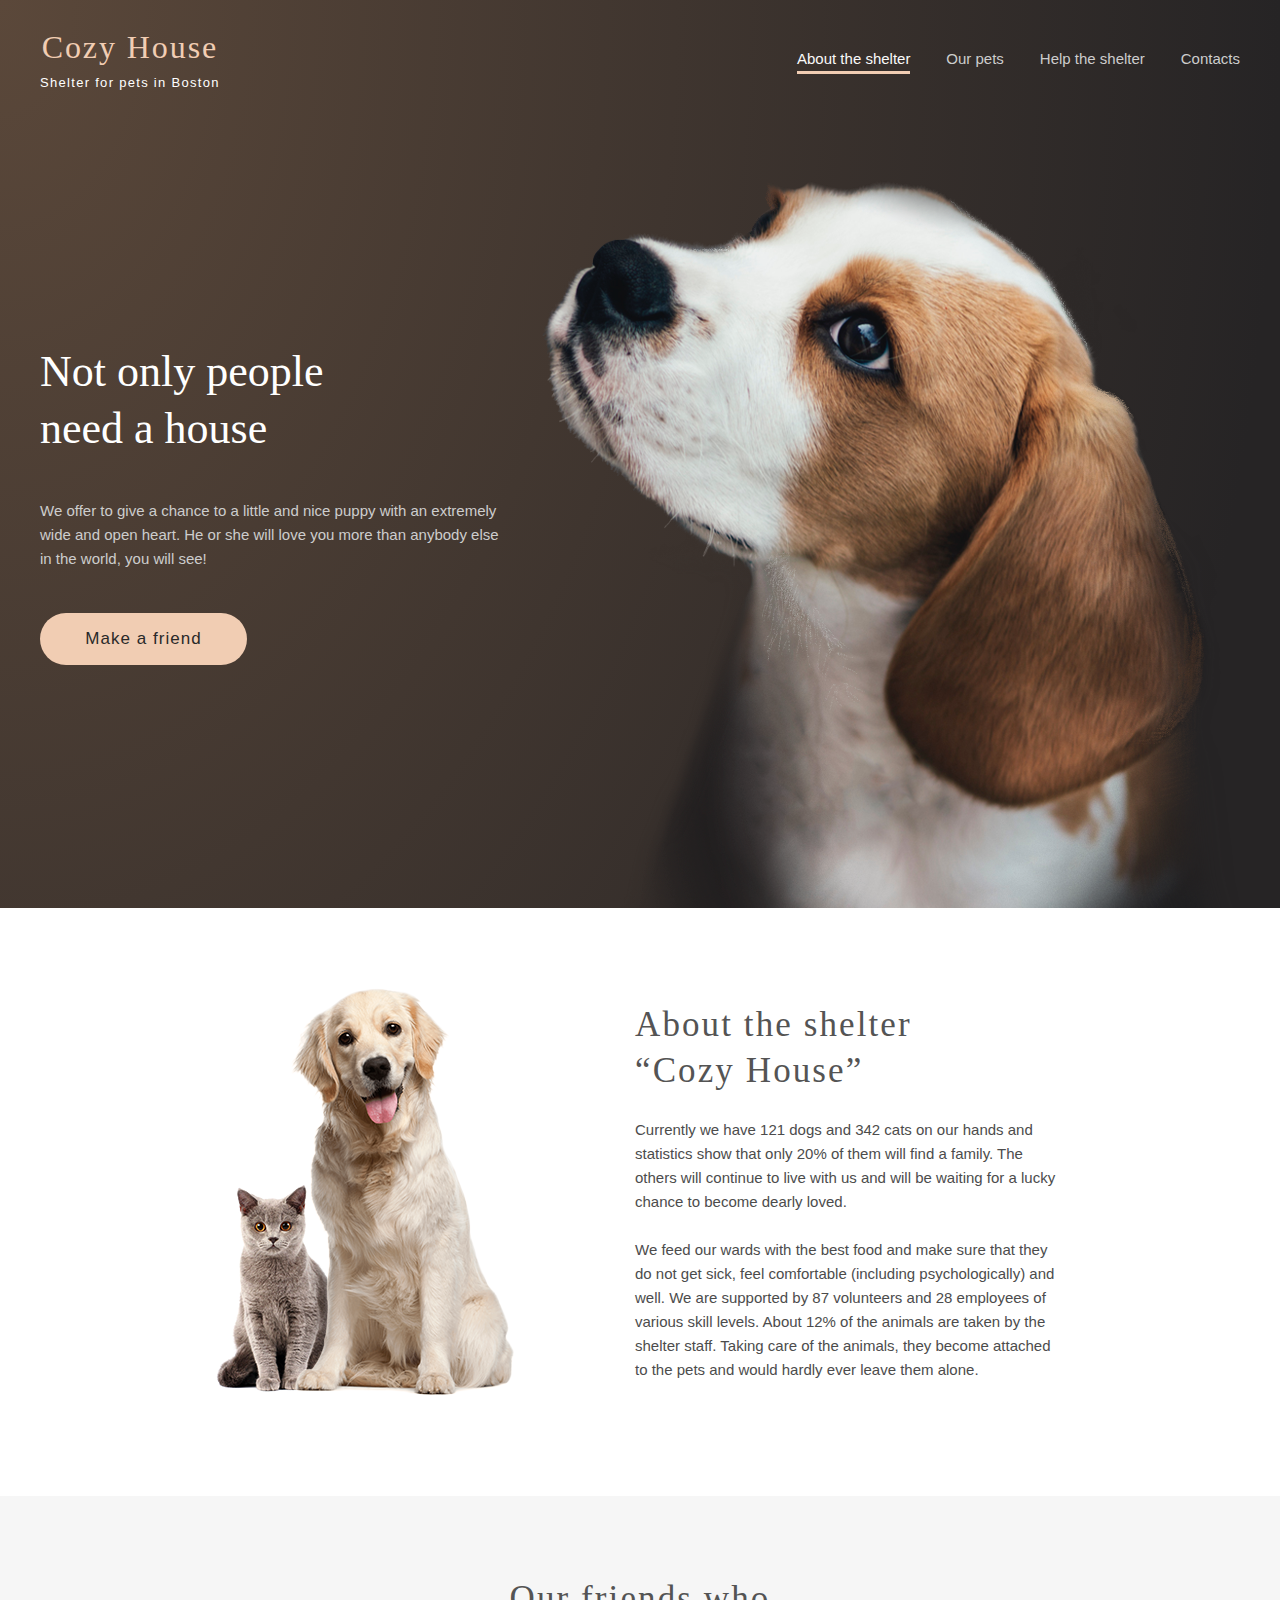
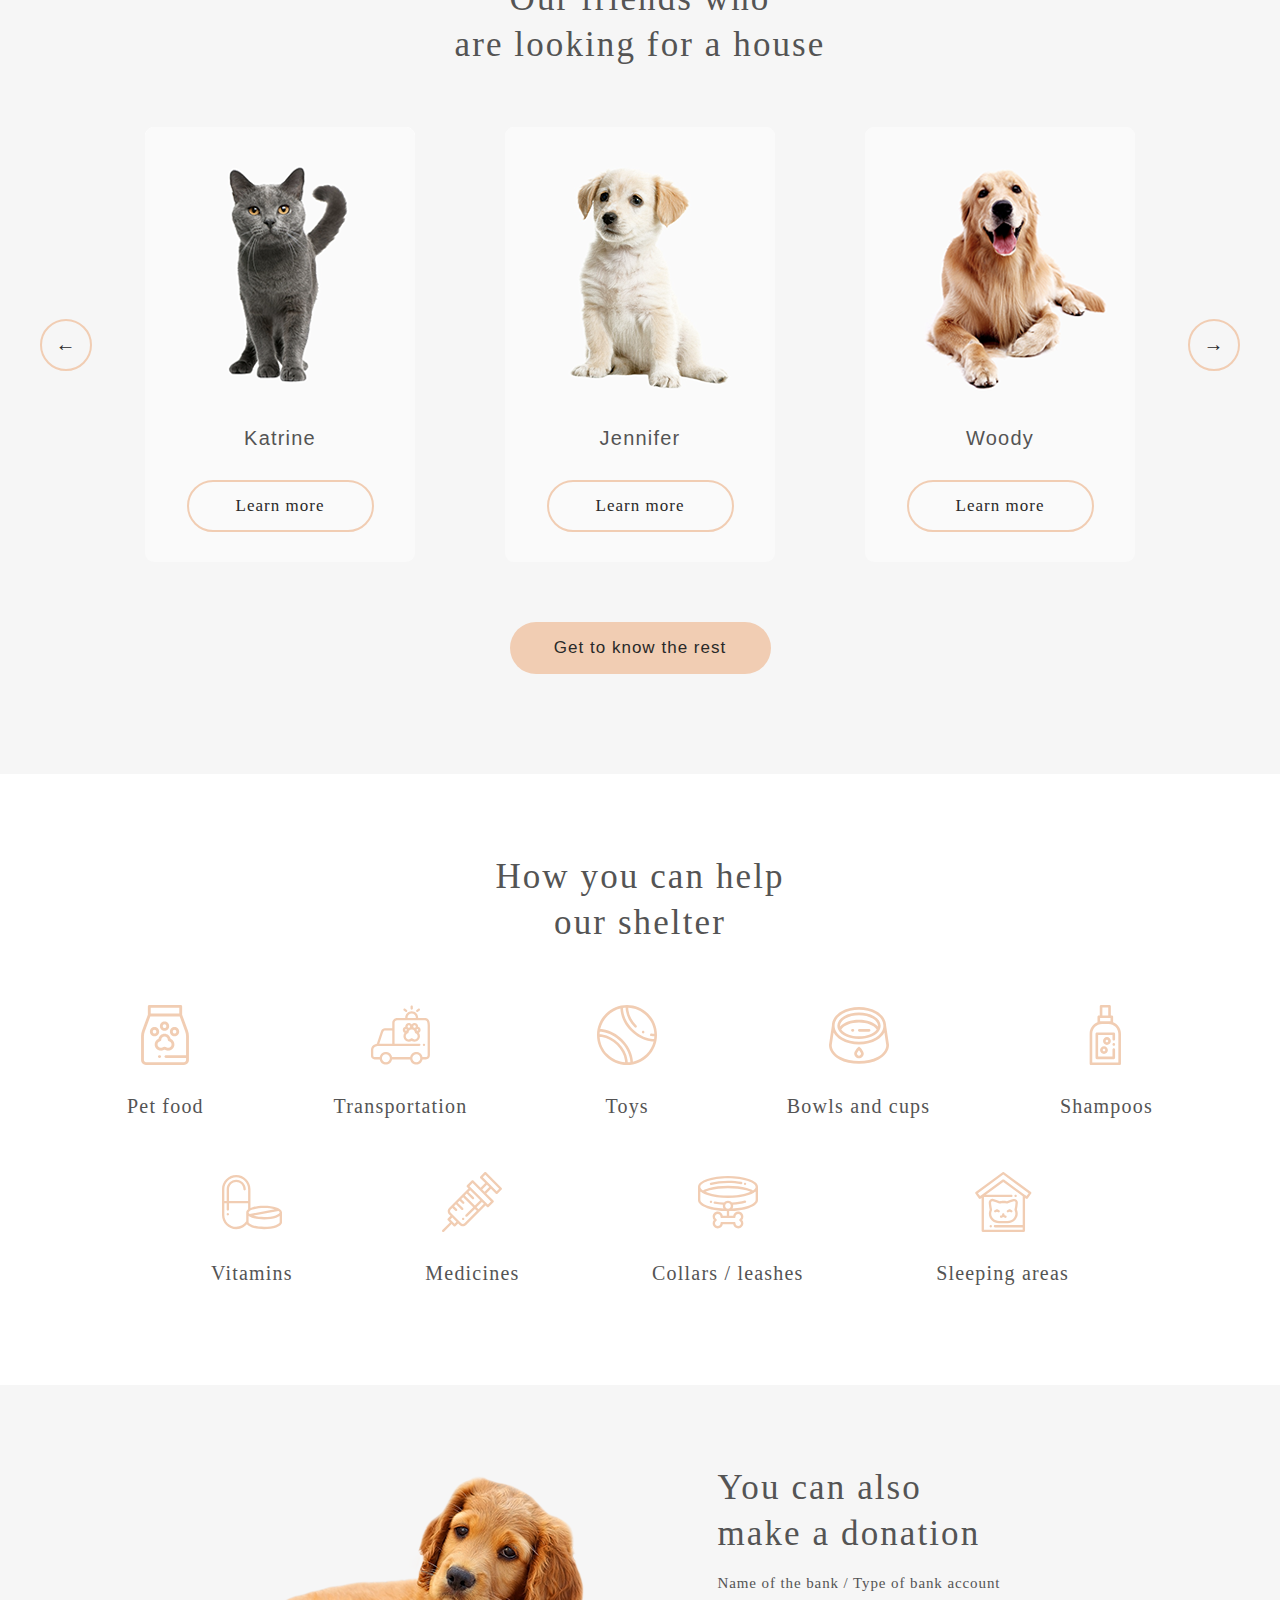
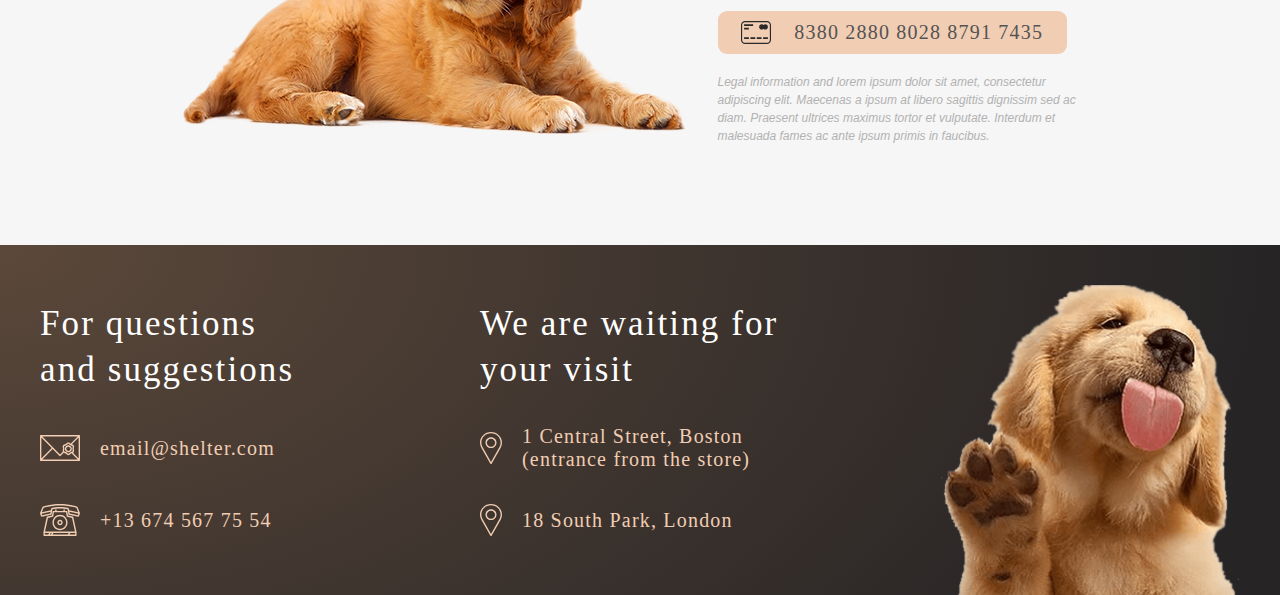
==== shelter/index.html @ fc99c350 "fix: text size" ====
<!DOCTYPE html>
<html lang="en">
<head>
    <meta charset="UTF-8">
    <meta http-equiv="X-UA-Compatible" content="IE=edge">
    <meta name="viewport" content="width=device-width, initial-scale=1.0">
    <title>Cozy House</title>
    <link rel="icon" href="img/footer-puppy.png" type="image/png">
    <link rel="stylesheet" href="css/style.css">
</head>
<body>

    <!-- header -->
    <header class="header">
        <div class="header__wrapper wrapper">
            <a href="#" class="header__logo">
                <h1 class="header__title">Cozy House</h1>
                <p class="header__subtitle">Shelter for pets in Boston</p>
            </a>

            <nav class="header__menu">
                <a href="#" class="header__link link-lite link-active light-s">About the shelter</a>
                <a href="pets.html" class="header__link link-lite">Our pets</a>
                <a href="#help" class="header__link link-lite">Help the shelter</a>
                <a href="#contacts" class="header__link link-lite">Contacts</a>
            </nav>
        </div>
    </header>

    <!-- intro -->
    <section class="intro">
        <div class="intro__wrapper wrapper">
            <div class="intro__inner">
                <h2 class="intro__title">Not only people<br>need a house</h2>
                <p class="intro__text">We offer to give a chance to a little and nice puppy with an extremely wide and open heart. He or she will love you more than anybody else in the world, you will see!</p>
                <a href="#pets" class="intro__button button-primary">Make a friend</a>
            </div>
            <img src="img/start-screen-puppy.png" width="698" height="728" alt="puppy" class="intro__image">
        </div>
    </section>

    <!-- about -->
    <section id="about" class="about">
        <div class="about__wrapper wrapper">
            <img src="img/about-pets.png" width="300" height="408" alt="pets" class="about__image">
            <div class="about__inner">
                <h3 class="about__title">About the shelter<br>“Cozy House”</h3>
                <p class="about__text">Currently we have 121 dogs and 342 cats on our hands and statistics show that only 20% of them will find a family. The others will continue to live with us and will be waiting for a lucky chance to become dearly loved.</p>
                <p class="about__text">We feed our wards with the best food and make sure that they do not get sick, feel comfortable (including psychologically) and well. We are supported by 87 volunteers and 28 employees of various skill levels. About 12% of the animals are taken by the shelter staff. Taking care of the animals, they become attached to the pets and would hardly ever leave them alone.</p>
            </div>
        </div>
    </section>

    <!-- pets -->
    <section id="pets" class="pets">
        <div class="pets__wrapper wrapper">
            <h3 class="pets__title">Our friends who<br>are looking for a house</h3>
            <div class="pets__slider">
                <button class="button-paginator">←</button>
                <div class="pets__slider-item">
                    <img src="img/pets-katrine.png" width="270" height="270" alt="" class="pets__slider-image">
                    <p class="pets__slider-text">Katrine</p>
                    <button class="pets__slider-button button-secondary">Learn more</button>
                </div>
                <div class="pets__slider-item">
                    <img src="img/pets-jennifer.png" width="270" height="270" alt="" class="pets__slider-image">
                    <p class="pets__slider-text">Jennifer</p>
                    <button class="pets__slider-button button-secondary">Learn more</button>
                </div>
                <div class="pets__slider-item">
                    <img src="img/pets-woody.png" width="270" height="270" alt="" class="pets__slider-image">
                    <p class="pets__slider-text">Woody</p>
                    <button class="pets__slider-button button-secondary">Learn more</button>
                </div>
                <button class="button-paginator">→</button>
            </div>
            <a href="pets.html" class="pets__button button-primary">Get to know the rest</a>
        </div>
    </section>

    <!-- help -->
    <section id="help" class="help">
        <div class="help__wrapper wrapper">
            <h3 class="help__title">How you can help<br>our shelter</h3>
            <div class="help__list">

                <div class="help__row">
                    <div class="help__item">
                        <img src="img/svg/icon-pet-food.svg" height="60" width="60" alt="petfood" class="help__icon">
                        <h4 class="help__text">Pet food</h4>
                    </div>
                    <div class="help__item">
                        <img src="img/svg/icon-transportation.svg" height="60" width="60" alt="transportation" class="help__icon">
                        <h4 class="help__text">Transportation</h4>
                    </div>
                    <div class="help__item">
                        <img src="img/svg/icon-toys.svg" height="60" width="60" alt="toys" class="help__icon">
                        <h4 class="help__text">Toys</h4>
                    </div>
                    <div class="help__item">
                        <img src="img/svg/icon-bowls-and-cups.svg" height="60" width="60" alt="bowls and cups" class="help__icon">
                        <h4 class="help__text">Bowls and cups</h4>
                    </div>
                    <div class="help__item">
                        <img src="img/svg/icon-shampoos.svg" height="60" width="60" alt="shampoos" class="help__icon">
                        <h4 class="help__text">Shampoos</h4>
                    </div>
                </div>

                <div class="help__row">
                    <div class="help__item">
                        <img src="img/svg/icon-vitamins.svg" height="60" width="60" alt="vitamins" class="help__icon">
                        <h4 class="help__text">Vitamins</h4>
                    </div>
                    <div class="help__item">
                        <img src="img/svg/icon-medicines.svg" height="60" width="60" alt="medicines" class="help__icon">
                        <h4 class="help__text">Medicines</h4>
                    </div>
                    <div class="help__item">
                        <img src="img/svg/icon-collars-leashes.svg" height="60" width="60" alt="collars leashes" class="help__icon">
                        <h4 class="help__text">Collars / leashes</h4>
                    </div>
                    <div class="help__item">
                        <img src="img/svg/icon-sleeping-area.svg" height="60" width="60" alt="sleeping area" class="help__icon">
                        <h4 class="help__text">Sleeping areas</h4>
                    </div>
                </div>
            </div>
        </div>
    </section>

    <!-- donation -->
    <section class="donation">
        <div class="donation__wrapper wrapper">
            <img src="img/donation-dog.png" width="505" height="261" alt="dog" class="donation__image">
            <div class="donation__inner">
                <h3 class="donation__title">You can also<br>make a donation</h3>
                <h5 class="donation__subtitle">Name of the bank / Type of bank account</h5>
                <a href="#" class="donation__credit-card">
                    <img src="img/svg/credit-card.svg" alt="credit card" class="donation__card-icon">
                    <h4 class="donation__card-number">8380 2880 8028 8791 7435</h4>
                </a>
                <p class="donation__info">Legal information and lorem ipsum dolor sit amet, consectetur adipiscing elit. Maecenas a ipsum at libero sagittis dignissim sed ac diam. Praesent ultrices maximus tortor et vulputate. Interdum et malesuada fames ac ante ipsum primis in faucibus.</p>
            </div>
        </div>
    </section>

    <!-- footer -->
    <footer id="contacts" class="footer">
        <div class="footer__wrapper wrapper">
            <div class="footer__contacts">
                <h3 class="footer__title">For questions and suggestions</h3>
                <a href="mailto:google.com" target="_blank" class="footer__item">
                    <img src="img/svg/icon-email.svg" alt="email" class="footer__icon">
                    <h4 class="footer__text">email@shelter.com</h4>
                </a>
                <a href="tel:+136745677554;" class="footer__item">
                    <img src="img/svg/icon-phone.svg" alt="phone" class="footer__icon">
                    <h4 class="footer__text">+13 674 567 75 54</h4>
                </a>
            </div>

            <div class="footer__locations">
                <h3 class="footer__title">We are waiting for your visit</h3>
                <a href="https://www.google.com/maps/@35.7040744,139.5577317,3a,90y,288.14h,67.46t/data=!3m7!1e1!3m5!1sgT28ssf0BB2LxZ63JNcL1w!2e0!3e5!7i13312!8i6656" target="_blank" class="footer__item">
                    <img src="img/svg/icon-marker.svg" alt="marker" class="footer__icon">
                    <h4 class="footer__text">1 Central Street, Boston (entrance from the store)</h4>
                </a>
                <a href="https://www.google.com/maps/@35.7040744,139.5577317,3a,90y,288.14h,67.46t/data=!3m7!1e1!3m5!1sgT28ssf0BB2LxZ63JNcL1w!2e0!3e5!7i13312!8i6656" target="_blank" class="footer__item">
                    <img src="img/svg/icon-marker.svg" alt="marker" class="footer__icon">
                    <h4 class="footer__text">18 South Park, London</h4>
                </a>
            </div>

            <img src="img/footer-puppy.png" alt="puppy" class="footer__image">
        </div>
    </footer>

    <script src="js/index.js"></script>
</body>
</html>
---- shelter/css/style.css ----
* {
  padding: 0;
  margin: 0;
  border: 0;
}

*, *::before, *::after {
  box-sizing: border-box;
  -moz-box-sizing: border-box;
  -webkit-box-sizing: border-box;
}

:focus, :active {
  outline: none;
}

a:focus, a:active {
  outline: none;
}

nav, footer, header, aside {
  display: block;
}

html, body {
  height: 100%;
  width: 100%;
  font-size: 100%;
  line-height: 1;
  font-size: 14px;
  -ms-text-size-adjust: 100%;
  -moz-text-size-adjust: 100%;
  -webkit-text-size-adjust: 100%;
}

input, button, textarea {
  font-family: inherit;
  background-color: unset;
}

input::-ms-clear {
  display: none;
}

button {
  cursor: pointer;
}

button::-moz-focus-inner {
  padding: 0;
  border: 0;
}

a, a:visited {
  text-decoration: none;
}

a:hover {
  text-decoration: none;
}

ul li {
  list-style: none;
}

img {
  vertical-align: top;
}

h1, h2, h3, h4, h5, h6 {
  font-size: inherit;
  font-weight: 400;
}

html {
  scroll-behavior: smooth;
}

body {
  background-color: #E5E5E5;
}

h1, h2, h3, h4 {
  font-family: "Georgia";
  font-style: normal;
  font-weight: 400;
}

a, p {
  font-family: "Arial";
  font-style: normal;
  font-weight: 400;
}

.wrapper {
  width: 100%;
  max-width: 1280px;
  margin: 0 auto;
  padding: 0 40px;
}

button {
  border-radius: 100px;
  font-family: "Georgia";
  font-style: normal;
  font-weight: 400;
  font-size: 17px;
  line-height: 130%;
  letter-spacing: 0.06em;
  color: #292929;
}

.button-primary,
.button-secondary {
  -webkit-transition: background 0.2s ease;
  transition: background 0.2s ease;
}
.button-primary:hover,
.button-secondary:hover {
  background: #FDDCC4;
}

.button-primary {
  background: #F1CDB3;
}

.button-secondary {
  border: 2px solid #F1CDB3;
}
.button-secondary:hover {
  border: none;
}

.button-paginator {
  width: 52px;
  height: 52px;
  font-size: 20px;
  line-height: 115%;
  color: #292929;
  border: 2px solid #F1CDB3;
  -webkit-transition: background 0.2s ease;
  transition: background 0.2s ease;
}
.button-paginator:hover {
  background: #FDDCC4;
  border: none;
}
.button-paginator_active {
  background: #F1CDB3;
}
.button-paginator_inactive {
  border: 2px solid #CDCDCD;
  color: #CDCDCD;
  pointer-events: none;
}

.header {
  position: absolute;
  top: 30px;
  left: 50%;
  -webkit-transform: translateX(-50%);
          transform: translateX(-50%);
  width: 100%;
}
.header__wrapper {
  height: 60px;
  display: -webkit-box;
  display: -ms-flexbox;
  display: flex;
  -webkit-box-pack: justify;
      -ms-flex-pack: justify;
          justify-content: space-between;
  -webkit-box-align: center;
      -ms-flex-align: center;
          align-items: center;
}
.header__logo {
  display: -webkit-box;
  display: -ms-flexbox;
  display: flex;
  -webkit-box-orient: vertical;
  -webkit-box-direction: normal;
      -ms-flex-direction: column;
          flex-direction: column;
  -webkit-box-pack: justify;
      -ms-flex-pack: justify;
          justify-content: space-between;
  -webkit-box-align: center;
      -ms-flex-align: center;
          align-items: center;
}
.header__title {
  font-size: 32px;
  line-height: 110%;
  letter-spacing: 0.06em;
  color: #F1CDB3;
}
.header__subtitle {
  margin-top: 10px;
  font-size: 13px;
  line-height: 15px;
  letter-spacing: 0.1em;
  color: #FFFFFF;
}
.header__menu {
  width: 443px;
  display: -webkit-box;
  display: -ms-flexbox;
  display: flex;
  -webkit-box-pack: justify;
      -ms-flex-pack: justify;
          justify-content: space-between;
}
.header__link {
  padding: 5px 0;
  font-size: 15px;
  color: #CDCDCD;
  -webkit-transition: color 0.2s ease;
  transition: color 0.2s ease;
}

.header_pets {
  position: static;
  height: 120px;
  padding: 30px 40px;
  background: #ffffff;
  -webkit-transform: translateX(0);
          transform: translateX(0);
}

.intro {
  padding: 180px 0 0 0;
  background: radial-gradient(100% 215.42% at 0% 0%, #5B483A 0%, #262425 100%);
}
.intro__wrapper {
  display: -webkit-box;
  display: -ms-flexbox;
  display: flex;
  -webkit-box-pack: justify;
      -ms-flex-pack: justify;
          justify-content: space-between;
  -webkit-box-align: center;
      -ms-flex-align: center;
          align-items: center;
}
.intro__inner {
  width: 460px;
  min-height: 322px;
  display: -webkit-box;
  display: -ms-flexbox;
  display: flex;
  -webkit-box-orient: vertical;
  -webkit-box-direction: normal;
      -ms-flex-direction: column;
          flex-direction: column;
  -webkit-box-pack: justify;
      -ms-flex-pack: justify;
          justify-content: space-between;
  margin-bottom: 80px;
}
.intro__title {
  font-size: 44px;
  line-height: 130%;
  color: #FFFFFF;
}
.intro__text {
  font-size: 15px;
  line-height: 160%;
  color: #CDCDCD;
}
.intro__button {
  width: 207px;
  height: 52px;
  text-align: center;
  border-radius: 100px;
  font-size: 17px;
  line-height: 52px;
  letter-spacing: 0.06em;
  color: #292929;
}

.about {
  padding: 80px 0 100px;
  background-color: #ffffff;
}
.about__wrapper {
  height: 100%;
  display: -webkit-box;
  display: -ms-flexbox;
  display: flex;
  -webkit-box-pack: center;
      -ms-flex-pack: center;
          justify-content: center;
  -webkit-box-align: center;
      -ms-flex-align: center;
          align-items: center;
}
.about__image {
  margin-right: 120px;
}
.about__inner {
  width: 430px;
  height: 380px;
  display: -webkit-box;
  display: -ms-flexbox;
  display: flex;
  -webkit-box-orient: vertical;
  -webkit-box-direction: normal;
      -ms-flex-direction: column;
          flex-direction: column;
  -webkit-box-pack: justify;
      -ms-flex-pack: justify;
          justify-content: space-between;
}
.about__title {
  font-size: 35px;
  line-height: 130%;
  letter-spacing: 0.06em;
  color: #545454;
}
.about__text {
  font-size: 15px;
  line-height: 160%;
  color: #4C4C4C;
}

.pets {
  padding: 80px 0 100px;
  display: -webkit-box;
  display: -ms-flexbox;
  display: flex;
  -webkit-box-align: center;
      -ms-flex-align: center;
          align-items: center;
  text-align: center;
  background-color: #F6F6F6;
}
.pets__wrapper {
  display: -webkit-box;
  display: -ms-flexbox;
  display: flex;
  -webkit-box-orient: vertical;
  -webkit-box-direction: normal;
      -ms-flex-direction: column;
          flex-direction: column;
  -webkit-box-align: center;
      -ms-flex-align: center;
          align-items: center;
}
.pets__title {
  font-size: 35px;
  line-height: 130%;
  letter-spacing: 0.06em;
  color: #545454;
}
.pets__slider {
  position: relative;
  width: 100%;
  display: -webkit-box;
  display: -ms-flexbox;
  display: flex;
  -webkit-box-pack: space-evenly;
      -ms-flex-pack: space-evenly;
          justify-content: space-evenly;
  -webkit-box-align: center;
      -ms-flex-align: center;
          align-items: center;
  margin: 60px 0;
  padding: 0 15px;
}
.pets__slider > button:first-child {
  position: absolute;
  left: 0;
}
.pets__slider > button:last-child {
  position: absolute;
  right: 0;
}
.pets__slider-item {
  height: 435px;
  border-radius: 9px;
  background: #FAFAFA;
  cursor: pointer;
  -webkit-transition: -webkit-box-shadow 0.2s ease;
  transition: -webkit-box-shadow 0.2s ease;
  transition: box-shadow 0.2s ease;
  transition: box-shadow 0.2s ease, -webkit-box-shadow 0.2s ease;
}
.pets__slider-item:hover {
  -webkit-box-shadow: 2px 2px 10px 0px #fedcc4;
          box-shadow: 2px 2px 10px 0px #fedcc4;
}
.pets__slider-text {
  margin: 30px 0;
  font-size: 20px;
  line-height: 23px;
  letter-spacing: 0.06em;
  color: #545454;
}
.pets__slider-button {
  width: 187px;
  height: 52px;
}
.pets__button {
  width: 261px;
  height: 52px;
  text-align: center;
  border-radius: 100px;
  font-size: 17px;
  line-height: 52px;
  letter-spacing: 0.06em;
  color: #292929;
}

.help {
  padding: 80px 0 100px;
  background: #FFFFFF;
  text-align: center;
}
.help__title {
  font-size: 35px;
  line-height: 130%;
  letter-spacing: 0.06em;
  color: #545454;
  margin-bottom: 60px;
}
.help__list {
  height: 280px;
  margin: 0 87px;
  display: -webkit-box;
  display: -ms-flexbox;
  display: flex;
  -webkit-box-orient: vertical;
  -webkit-box-direction: normal;
      -ms-flex-direction: column;
          flex-direction: column;
  -webkit-box-pack: justify;
      -ms-flex-pack: justify;
          justify-content: space-between;
}
.help__row {
  display: -webkit-box;
  display: -ms-flexbox;
  display: flex;
  -webkit-box-pack: justify;
      -ms-flex-pack: justify;
          justify-content: space-between;
}
.help__list .help__row:last-child {
  margin: 0 84px;
}
.help__item {
  height: 113px;
}
.help__icon {
  margin-bottom: 30px;
}
.help__text {
  font-size: 20px;
  line-height: 115%;
  letter-spacing: 0.06em;
  color: #545454;
}

.donation {
  padding: 80px 0 100px;
  background: #F6F6F6;
}
.donation__wrapper {
  display: -webkit-box;
  display: -ms-flexbox;
  display: flex;
  -webkit-box-pack: center;
      -ms-flex-pack: center;
          justify-content: center;
  -webkit-box-align: center;
      -ms-flex-align: center;
          align-items: center;
}
.donation__inner {
  width: 380px;
  height: 280px;
  display: -webkit-box;
  display: -ms-flexbox;
  display: flex;
  -webkit-box-orient: vertical;
  -webkit-box-direction: normal;
      -ms-flex-direction: column;
          flex-direction: column;
  -webkit-box-pack: justify;
      -ms-flex-pack: justify;
          justify-content: space-between;
  margin-left: 30px;
}
.donation__title {
  font-size: 35px;
  line-height: 130%;
  letter-spacing: 0.06em;
  color: #545454;
}
.donation__subtitle {
  font-size: 15px;
  line-height: 110%;
  letter-spacing: 0.06em;
  color: #545454;
}
.donation__credit-card {
  display: -webkit-box;
  display: -ms-flexbox;
  display: flex;
  -webkit-box-align: center;
      -ms-flex-align: center;
          align-items: center;
  -webkit-box-pack: space-evenly;
      -ms-flex-pack: space-evenly;
          justify-content: space-evenly;
  width: 349px;
  height: 43px;
  background: #F1CDB3;
  border-radius: 9px;
  -webkit-transition: background 0.2s ease;
  transition: background 0.2s ease;
}
.donation__credit-card:hover {
  background: #FDDCC4;
}
.donation__card-number {
  font-size: 20px;
  line-height: 115%;
  letter-spacing: 0.06em;
  color: #545454;
}
.donation__info {
  font-style: italic;
  font-size: 12px;
  line-height: 18px;
  color: #B2B2B2;
}

.footer {
  padding: 40px 0 0 0;
  background: radial-gradient(100% 215.42% at 0% 0%, #5B483A 0%, #262425 100%);
}
.footer__wrapper {
  display: -webkit-box;
  display: -ms-flexbox;
  display: flex;
  -webkit-box-pack: justify;
      -ms-flex-pack: justify;
          justify-content: space-between;
}
.footer__contacts {
  margin-top: 16px;
  width: 280px;
  height: 235px;
  display: -webkit-box;
  display: -ms-flexbox;
  display: flex;
  -webkit-box-orient: vertical;
  -webkit-box-direction: normal;
      -ms-flex-direction: column;
          flex-direction: column;
  -webkit-box-pack: justify;
      -ms-flex-pack: justify;
          justify-content: space-between;
}
.footer__locations {
  margin-top: 16px;
  width: 300px;
  height: 235px;
  display: -webkit-box;
  display: -ms-flexbox;
  display: flex;
  -webkit-box-orient: vertical;
  -webkit-box-direction: normal;
      -ms-flex-direction: column;
          flex-direction: column;
  -webkit-box-pack: justify;
      -ms-flex-pack: justify;
          justify-content: space-between;
}
.footer__title {
  font-size: 35px;
  line-height: 130%;
  letter-spacing: 0.06em;
  color: #FFFFFF;
}
.footer__item {
  display: -webkit-box;
  display: -ms-flexbox;
  display: flex;
  -webkit-box-align: center;
      -ms-flex-align: center;
          align-items: center;
}
.footer__item .footer__text:hover {
  color: #FDDCC4;
}
.footer__icon {
  margin-right: 20px;
}
.footer__text {
  font-size: 20px;
  line-height: 115%;
  letter-spacing: 0.06em;
  color: #F1CDB3;
  -webkit-transition: color 0.2s ease;
  transition: color 0.2s ease;
}

.friends {
  background: #F6F6F6;
}
.friends__wrapper {
  padding: 80px 40px 100px;
  display: -webkit-box;
  display: -ms-flexbox;
  display: flex;
  -webkit-box-orient: vertical;
  -webkit-box-direction: normal;
      -ms-flex-direction: column;
          flex-direction: column;
  -webkit-box-pack: justify;
      -ms-flex-pack: justify;
          justify-content: space-between;
  -webkit-box-align: center;
      -ms-flex-align: center;
          align-items: center;
  text-align: center;
}
.friends__title {
  font-size: 35px;
  line-height: 130%;
  letter-spacing: 0.06em;
  color: #545454;
}
.friends__slider {
  display: grid;
  grid-template-columns: repeat(4, 1fr);
  -webkit-column-gap: 40px;
     -moz-column-gap: 40px;
          column-gap: 40px;
  row-gap: 30px;
  margin: 45px 0;
  padding: 15px 0;
}
.friends__card {
  height: 435px;
  background: #FAFAFA;
  border-radius: 9px;
  cursor: pointer;
  -webkit-transition: -webkit-box-shadow 0.2s ease;
  transition: -webkit-box-shadow 0.2s ease;
  transition: box-shadow 0.2s ease;
  transition: box-shadow 0.2s ease, -webkit-box-shadow 0.2s ease;
}
.friends__card:hover {
  -webkit-box-shadow: 2px 2px 10px 0px #fedcc4;
          box-shadow: 2px 2px 10px 0px #fedcc4;
}
.friends__text {
  margin: 30px 0;
  font-size: 20px;
  line-height: 23px;
  letter-spacing: 0.06em;
  color: #545454;
}
.friends__button-group {
  width: 340px;
  display: -webkit-box;
  display: -ms-flexbox;
  display: flex;
  -webkit-box-pack: justify;
      -ms-flex-pack: justify;
          justify-content: space-between;
}
.friends__button {
  width: 187px;
  height: 52px;
}

.dark-l {
  color: #545454;
}

.dark-3xl {
  color: #292929;
}

.light-s {
  color: #FAFAFA;
}

.link-active {
  border-bottom: #F1CDB3 3px solid;
}

.link-lite:hover {
  color: #FAFAFA;
}

.link-dark:hover {
  color: #292929;
}/*# sourceMappingURL=style.css.map */
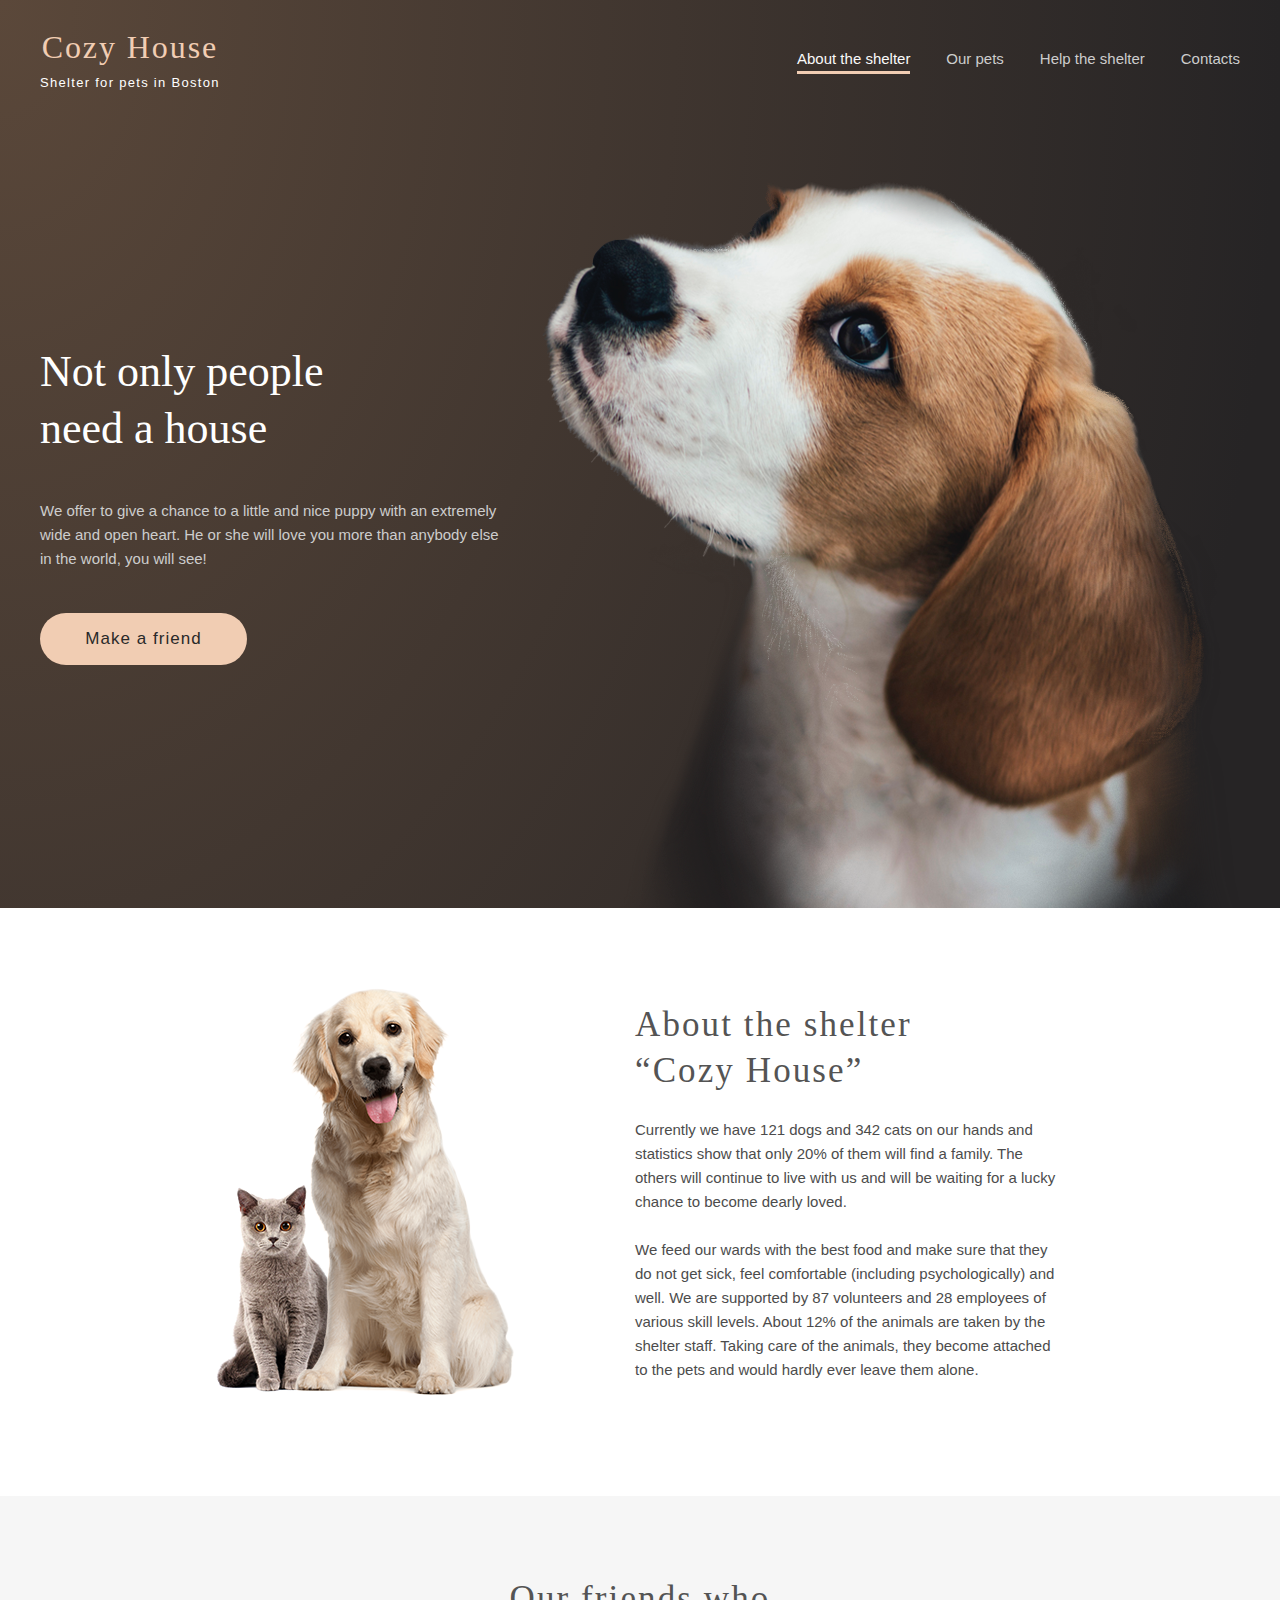
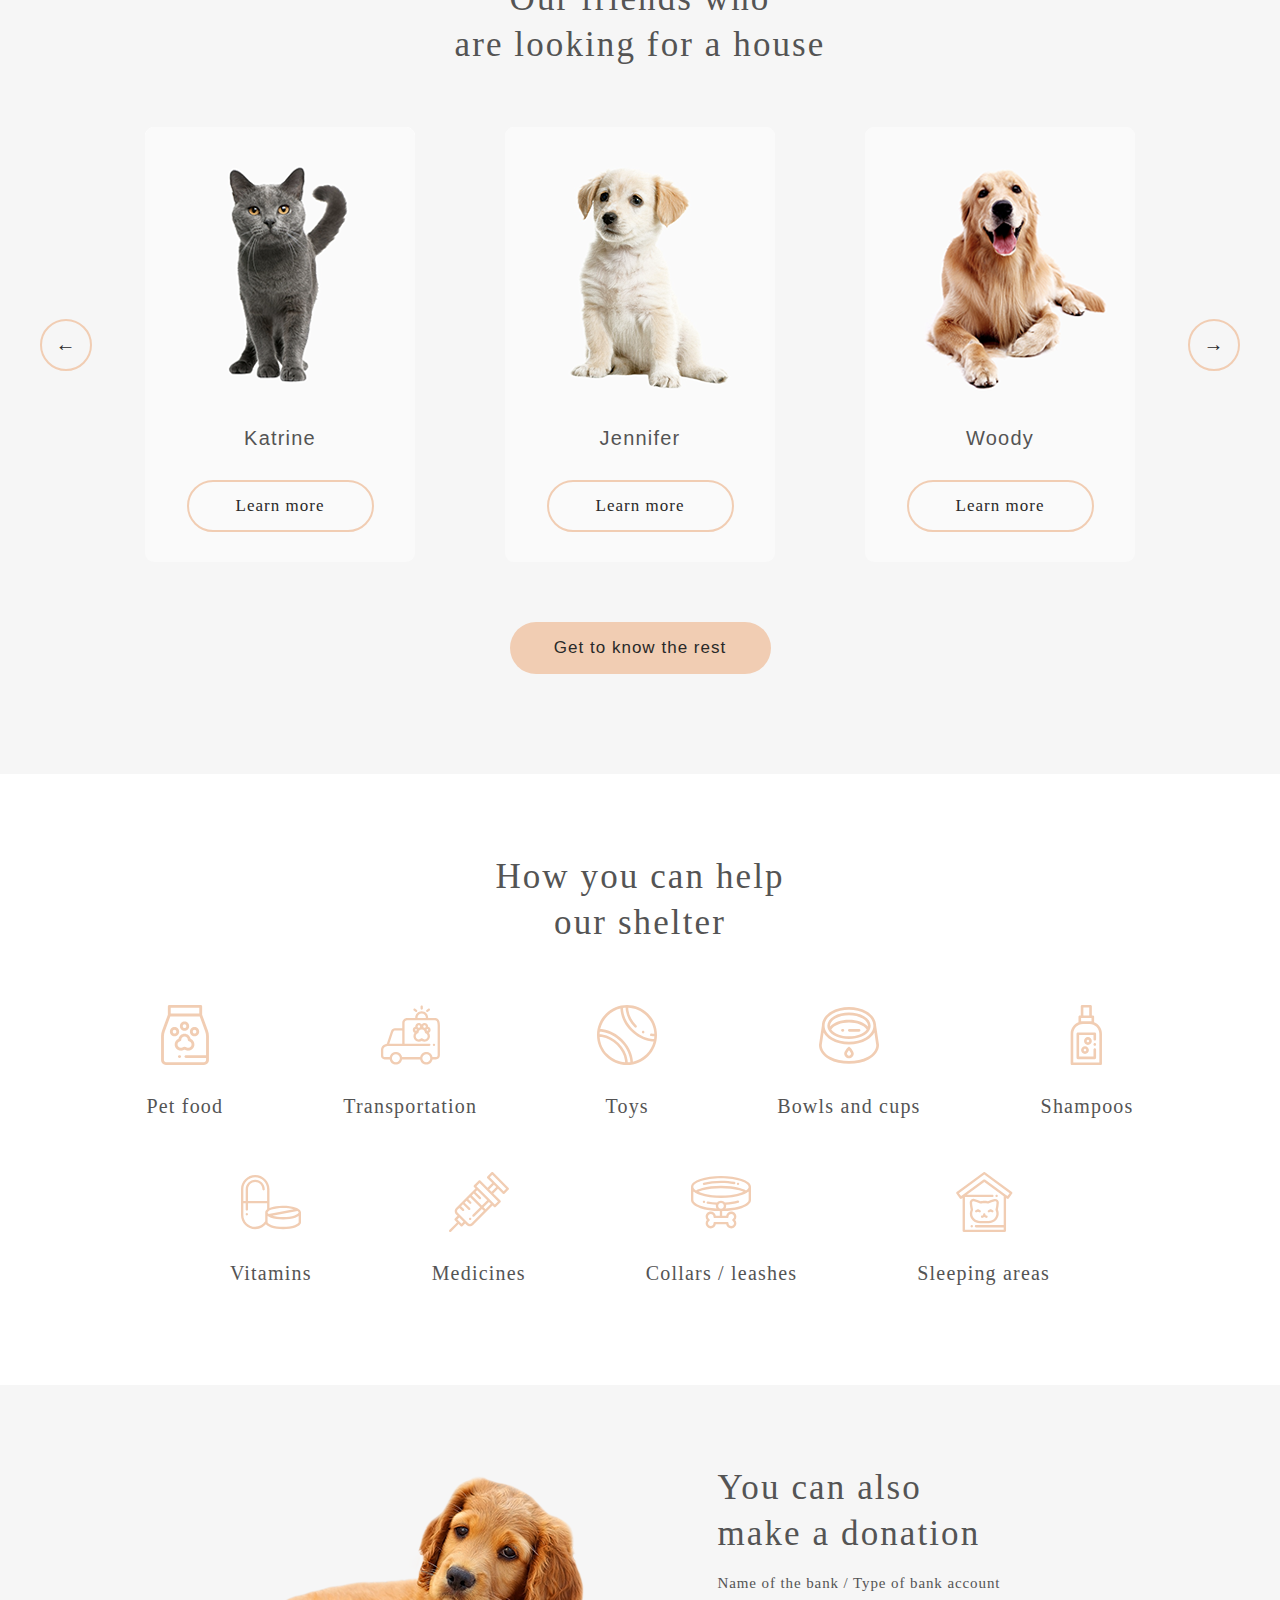
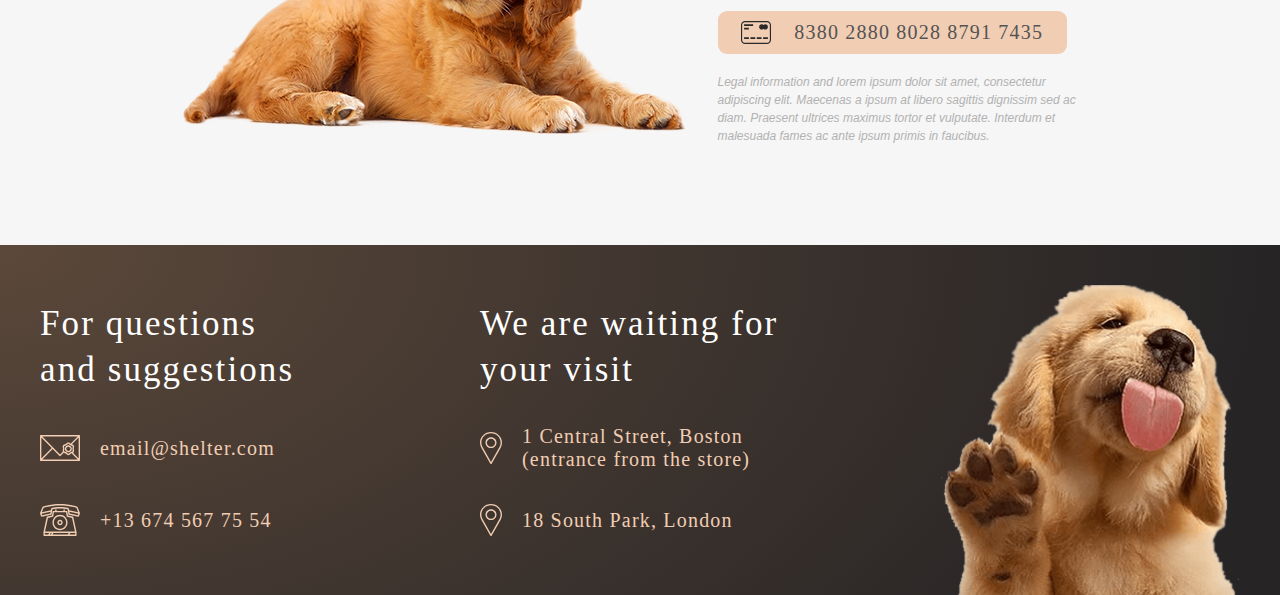
==== commit bcd00cef: "feat: adapt page for 768px devices" ====
--- a/shelter/index.html
+++ b/shelter/index.html
@@ -19,10 +19,10 @@
             </a>
 
             <nav class="header__menu">
-                <a href="#" class="header__link link-lite link-active light-s">About the shelter</a>
-                <a href="pets.html" class="header__link link-lite">Our pets</a>
-                <a href="#help" class="header__link link-lite">Help the shelter</a>
-                <a href="#contacts" class="header__link link-lite">Contacts</a>
+                <a href="#" class="header__link link-active_lite">About the shelter</a>
+                <a href="pets.html" class="header__link">Our pets</a>
+                <a href="#help" class="header__link">Help the shelter</a>
+                <a href="#footer" class="header__link">Contacts</a>
             </nav>
         </div>
     </header>
@@ -35,7 +35,7 @@
                 <p class="intro__text">We offer to give a chance to a little and nice puppy with an extremely wide and open heart. He or she will love you more than anybody else in the world, you will see!</p>
                 <a href="#pets" class="intro__button button-primary">Make a friend</a>
             </div>
-            <img src="img/start-screen-puppy.png" width="698" height="728" alt="puppy" class="intro__image">
+            <img src="img/start-screen-puppy.png" alt="puppy" class="intro__image">
         </div>
     </section>
 
@@ -84,47 +84,45 @@
             <h3 class="help__title">How you can help<br>our shelter</h3>
             <div class="help__list">
 
-                <div class="help__row">
-                    <div class="help__item">
-                        <img src="img/svg/icon-pet-food.svg" height="60" width="60" alt="petfood" class="help__icon">
-                        <h4 class="help__text">Pet food</h4>
-                    </div>
-                    <div class="help__item">
-                        <img src="img/svg/icon-transportation.svg" height="60" width="60" alt="transportation" class="help__icon">
-                        <h4 class="help__text">Transportation</h4>
-                    </div>
-                    <div class="help__item">
-                        <img src="img/svg/icon-toys.svg" height="60" width="60" alt="toys" class="help__icon">
-                        <h4 class="help__text">Toys</h4>
-                    </div>
-                    <div class="help__item">
-                        <img src="img/svg/icon-bowls-and-cups.svg" height="60" width="60" alt="bowls and cups" class="help__icon">
-                        <h4 class="help__text">Bowls and cups</h4>
-                    </div>
-                    <div class="help__item">
-                        <img src="img/svg/icon-shampoos.svg" height="60" width="60" alt="shampoos" class="help__icon">
-                        <h4 class="help__text">Shampoos</h4>
-                    </div>
+                <div class="help__item">
+                    <img src="img/svg/icon-pet-food.svg" height="60" width="60" alt="petfood" class="help__icon">
+                    <h4 class="help__text">Pet food</h4>
+                </div>
+                <div class="help__item">
+                    <img src="img/svg/icon-transportation.svg" height="60" width="60" alt="transportation" class="help__icon">
+                    <h4 class="help__text">Transportation</h4>
+                </div>
+                <div class="help__item">
+                    <img src="img/svg/icon-toys.svg" height="60" width="60" alt="toys" class="help__icon">
+                    <h4 class="help__text">Toys</h4>
+                </div>
+                <div class="help__item">
+                    <img src="img/svg/icon-bowls-and-cups.svg" height="60" width="60" alt="bowls and cups" class="help__icon">
+                    <h4 class="help__text">Bowls and cups</h4>
+                </div>
+                <div class="help__item">
+                    <img src="img/svg/icon-shampoos.svg" height="60" width="60" alt="shampoos" class="help__icon">
+                    <h4 class="help__text">Shampoos</h4>
                 </div>
 
-                <div class="help__row">
-                    <div class="help__item">
-                        <img src="img/svg/icon-vitamins.svg" height="60" width="60" alt="vitamins" class="help__icon">
-                        <h4 class="help__text">Vitamins</h4>
-                    </div>
-                    <div class="help__item">
-                        <img src="img/svg/icon-medicines.svg" height="60" width="60" alt="medicines" class="help__icon">
-                        <h4 class="help__text">Medicines</h4>
-                    </div>
-                    <div class="help__item">
-                        <img src="img/svg/icon-collars-leashes.svg" height="60" width="60" alt="collars leashes" class="help__icon">
-                        <h4 class="help__text">Collars / leashes</h4>
-                    </div>
-                    <div class="help__item">
-                        <img src="img/svg/icon-sleeping-area.svg" height="60" width="60" alt="sleeping area" class="help__icon">
-                        <h4 class="help__text">Sleeping areas</h4>
-                    </div>
+
+                <div class="help__item">
+                    <img src="img/svg/icon-vitamins.svg" height="60" width="60" alt="vitamins" class="help__icon">
+                    <h4 class="help__text">Vitamins</h4>
                 </div>
+                <div class="help__item">
+                    <img src="img/svg/icon-medicines.svg" height="60" width="60" alt="medicines" class="help__icon">
+                    <h4 class="help__text">Medicines</h4>
+                </div>
+                <div class="help__item">
+                    <img src="img/svg/icon-collars-leashes.svg" height="60" width="60" alt="collars leashes" class="help__icon">
+                    <h4 class="help__text">Collars / leashes</h4>
+                </div>
+                <div class="help__item">
+                    <img src="img/svg/icon-sleeping-area.svg" height="60" width="60" alt="sleeping area" class="help__icon">
+                    <h4 class="help__text">Sleeping areas</h4>
+                </div>
+
             </div>
         </div>
     </section>
@@ -146,7 +144,7 @@
     </section>
 
     <!-- footer -->
-    <footer id="contacts" class="footer">
+    <footer id="footer" class="footer">
         <div class="footer__wrapper wrapper">
             <div class="footer__contacts">
                 <h3 class="footer__title">For questions and suggestions</h3>
--- a/shelter/css/style.css
+++ b/shelter/css/style.css
@@ -99,6 +99,11 @@
   padding: 0 40px;
 }
 
+@media (max-width: 768px) {
+  .wrapper {
+    padding: 0 30px;
+  }
+}
 button {
   border-radius: 100px;
   font-family: "Georgia";
@@ -218,8 +223,15 @@
   -webkit-transition: color 0.2s ease;
   transition: color 0.2s ease;
 }
-
-.header_pets {
+.header__link:hover {
+  color: #FAFAFA;
+}
+.header .link-active_lite {
+  color: #FAFAFA;
+  border-bottom: #F1CDB3 3px solid;
+}
+
+.header_lite {
   position: static;
   height: 120px;
   padding: 30px 40px;
@@ -227,7 +239,28 @@
   -webkit-transform: translateX(0);
           transform: translateX(0);
 }
-
+.header_lite .header__title {
+  color: #545454;
+}
+.header_lite .header__subtitle {
+  color: #292929;
+}
+.header_lite .header__link {
+  color: #545454;
+}
+.header_lite .header__link:hover {
+  color: #292929;
+}
+.header_lite .link-active_dark {
+  color: #292929;
+  border-bottom: #F1CDB3 3px solid;
+}
+
+@media (max-width: 768px) {
+  .header_lite {
+    padding: 30px 0;
+  }
+}
 .intro {
   padding: 180px 0 0 0;
   background: radial-gradient(100% 215.42% at 0% 0%, #5B483A 0%, #262425 100%);
@@ -279,6 +312,30 @@
   color: #292929;
 }
 
+@media (max-width: 768px) {
+  .intro {
+    padding: 150px 0 0 0;
+  }
+  .intro__wrapper {
+    -ms-flex-wrap: wrap;
+        flex-wrap: wrap;
+    -webkit-box-pack: center;
+        -ms-flex-pack: center;
+            justify-content: center;
+  }
+  .intro__button {
+    -ms-flex-item-align: center;
+        align-self: center;
+  }
+  .intro__inner {
+    margin-bottom: 100px;
+  }
+  .intro__image {
+    width: 569px;
+    height: 593px;
+    margin-right: -140px;
+  }
+}
 .about {
   padding: 80px 0 100px;
   background-color: #ffffff;
@@ -324,6 +381,22 @@
   color: #4C4C4C;
 }
 
+@media (max-width: 768px) {
+  .about__wrapper {
+    -webkit-box-orient: vertical;
+    -webkit-box-direction: reverse;
+        -ms-flex-direction: column-reverse;
+            flex-direction: column-reverse;
+    -ms-flex-wrap: wrap;
+        flex-wrap: wrap;
+  }
+  .about__inner {
+    margin-bottom: 80px;
+  }
+  .about__image {
+    margin-right: 0;
+  }
+}
 .pets {
   padding: 80px 0 100px;
   display: -webkit-box;
@@ -412,6 +485,14 @@
   color: #292929;
 }
 
+@media (max-width: 768px) {
+  .pets__slider {
+    padding: 0 24px;
+  }
+  .pets__slider-item:last-of-type {
+    display: none;
+  }
+}
 .help {
   padding: 80px 0 100px;
   background: #FFFFFF;
@@ -426,31 +507,20 @@
 }
 .help__list {
   height: 280px;
-  margin: 0 87px;
-  display: -webkit-box;
-  display: -ms-flexbox;
-  display: flex;
-  -webkit-box-orient: vertical;
-  -webkit-box-direction: normal;
-      -ms-flex-direction: column;
-          flex-direction: column;
-  -webkit-box-pack: justify;
-      -ms-flex-pack: justify;
-          justify-content: space-between;
-}
-.help__row {
-  display: -webkit-box;
-  display: -ms-flexbox;
-  display: flex;
-  -webkit-box-pack: justify;
-      -ms-flex-pack: justify;
-          justify-content: space-between;
-}
-.help__list .help__row:last-child {
-  margin: 0 84px;
+  display: -webkit-box;
+  display: -ms-flexbox;
+  display: flex;
+  -ms-flex-wrap: wrap;
+      flex-wrap: wrap;
+  -ms-flex-line-pack: justify;
+      align-content: space-between;
+  -webkit-box-pack: center;
+      -ms-flex-pack: center;
+          justify-content: center;
 }
 .help__item {
   height: 113px;
+  margin: 0 60px;
 }
 .help__icon {
   margin-bottom: 30px;
@@ -462,6 +532,24 @@
   color: #545454;
 }
 
+@media (max-width: 768px) {
+  .help__wrapper {
+    padding: 0 69px;
+  }
+  .help__list {
+    height: auto;
+    display: grid;
+    grid-template-columns: repeat(3, 1fr);
+    -webkit-column-gap: 60px;
+       -moz-column-gap: 60px;
+            column-gap: 60px;
+    row-gap: 55px;
+  }
+  .help__item {
+    width: 170px;
+    margin: 0;
+  }
+}
 .donation {
   padding: 80px 0 100px;
   background: #F6F6F6;
@@ -537,6 +625,20 @@
   color: #B2B2B2;
 }
 
+@media (max-width: 768px) {
+  .donation__wrapper {
+    -webkit-box-orient: vertical;
+    -webkit-box-direction: reverse;
+        -ms-flex-direction: column-reverse;
+            flex-direction: column-reverse;
+  }
+  .donation__inner {
+    margin-left: 0;
+  }
+  .donation__image {
+    margin-top: 60px;
+  }
+}
 .footer {
   padding: 40px 0 0 0;
   background: radial-gradient(100% 215.42% at 0% 0%, #5B483A 0%, #262425 100%);
@@ -608,6 +710,22 @@
   transition: color 0.2s ease;
 }
 
+@media (max-width: 768px) {
+  .footer {
+    padding: 30px 0 0 0;
+  }
+  .footer__wrapper {
+    -ms-flex-wrap: wrap;
+        flex-wrap: wrap;
+    padding: 0 64px;
+  }
+  .footer__contacts, .footer__locations {
+    margin: 0 0 65px;
+  }
+  .footer__image {
+    margin: 0 auto;
+  }
+}
 .friends {
   background: #F6F6F6;
 }
@@ -679,26 +797,16 @@
   height: 52px;
 }
 
-.dark-l {
-  color: #545454;
-}
-
-.dark-3xl {
-  color: #292929;
-}
-
-.light-s {
-  color: #FAFAFA;
-}
-
-.link-active {
-  border-bottom: #F1CDB3 3px solid;
-}
-
-.link-lite:hover {
-  color: #FAFAFA;
-}
-
-.link-dark:hover {
-  color: #292929;
+@media (max-width: 768px) {
+  .friends__wrapper {
+    padding: 80px 30px 76px;
+  }
+  .friends__slider {
+    grid-template-columns: repeat(2, 1fr);
+    grid-template-rows: repeat(3, 1fr);
+    grid-auto-rows: 0;
+    overflow: hidden;
+    margin: 30px 0 10px;
+    padding: 0;
+  }
 }/*# sourceMappingURL=style.css.map */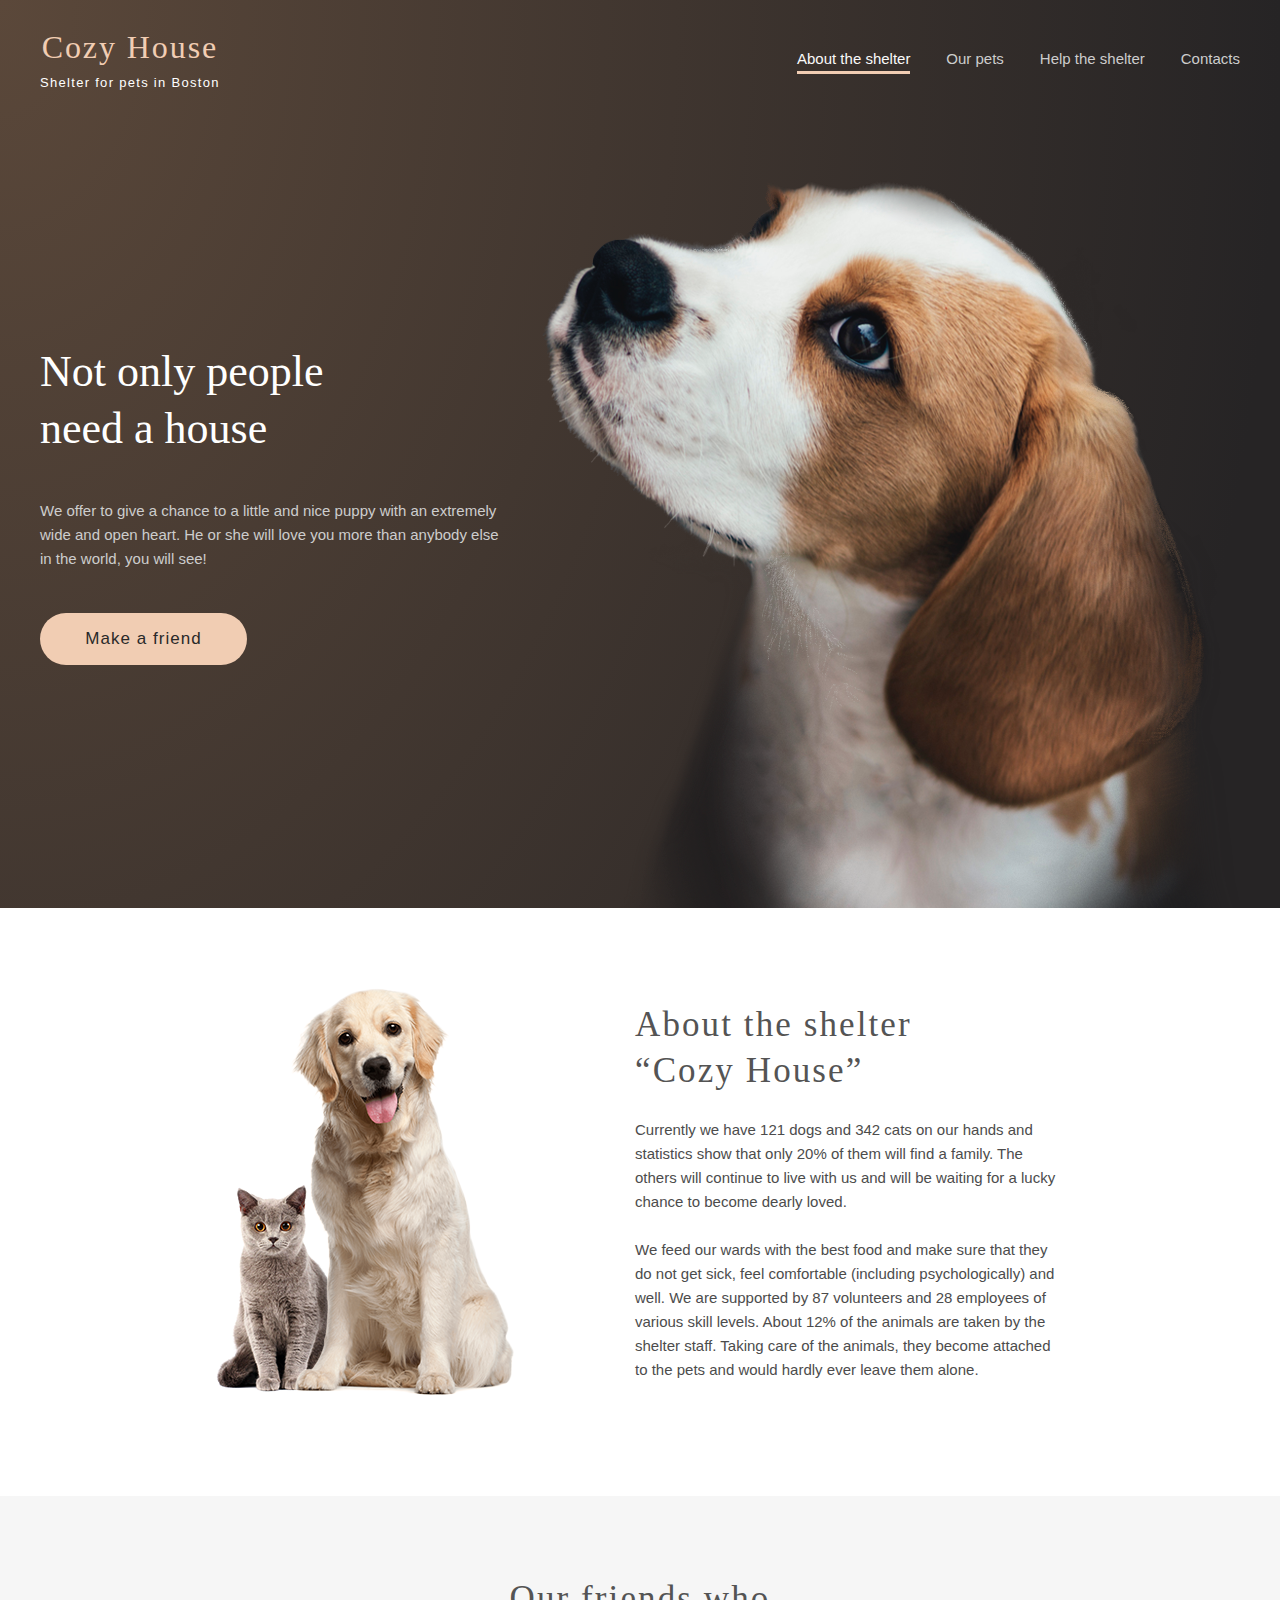
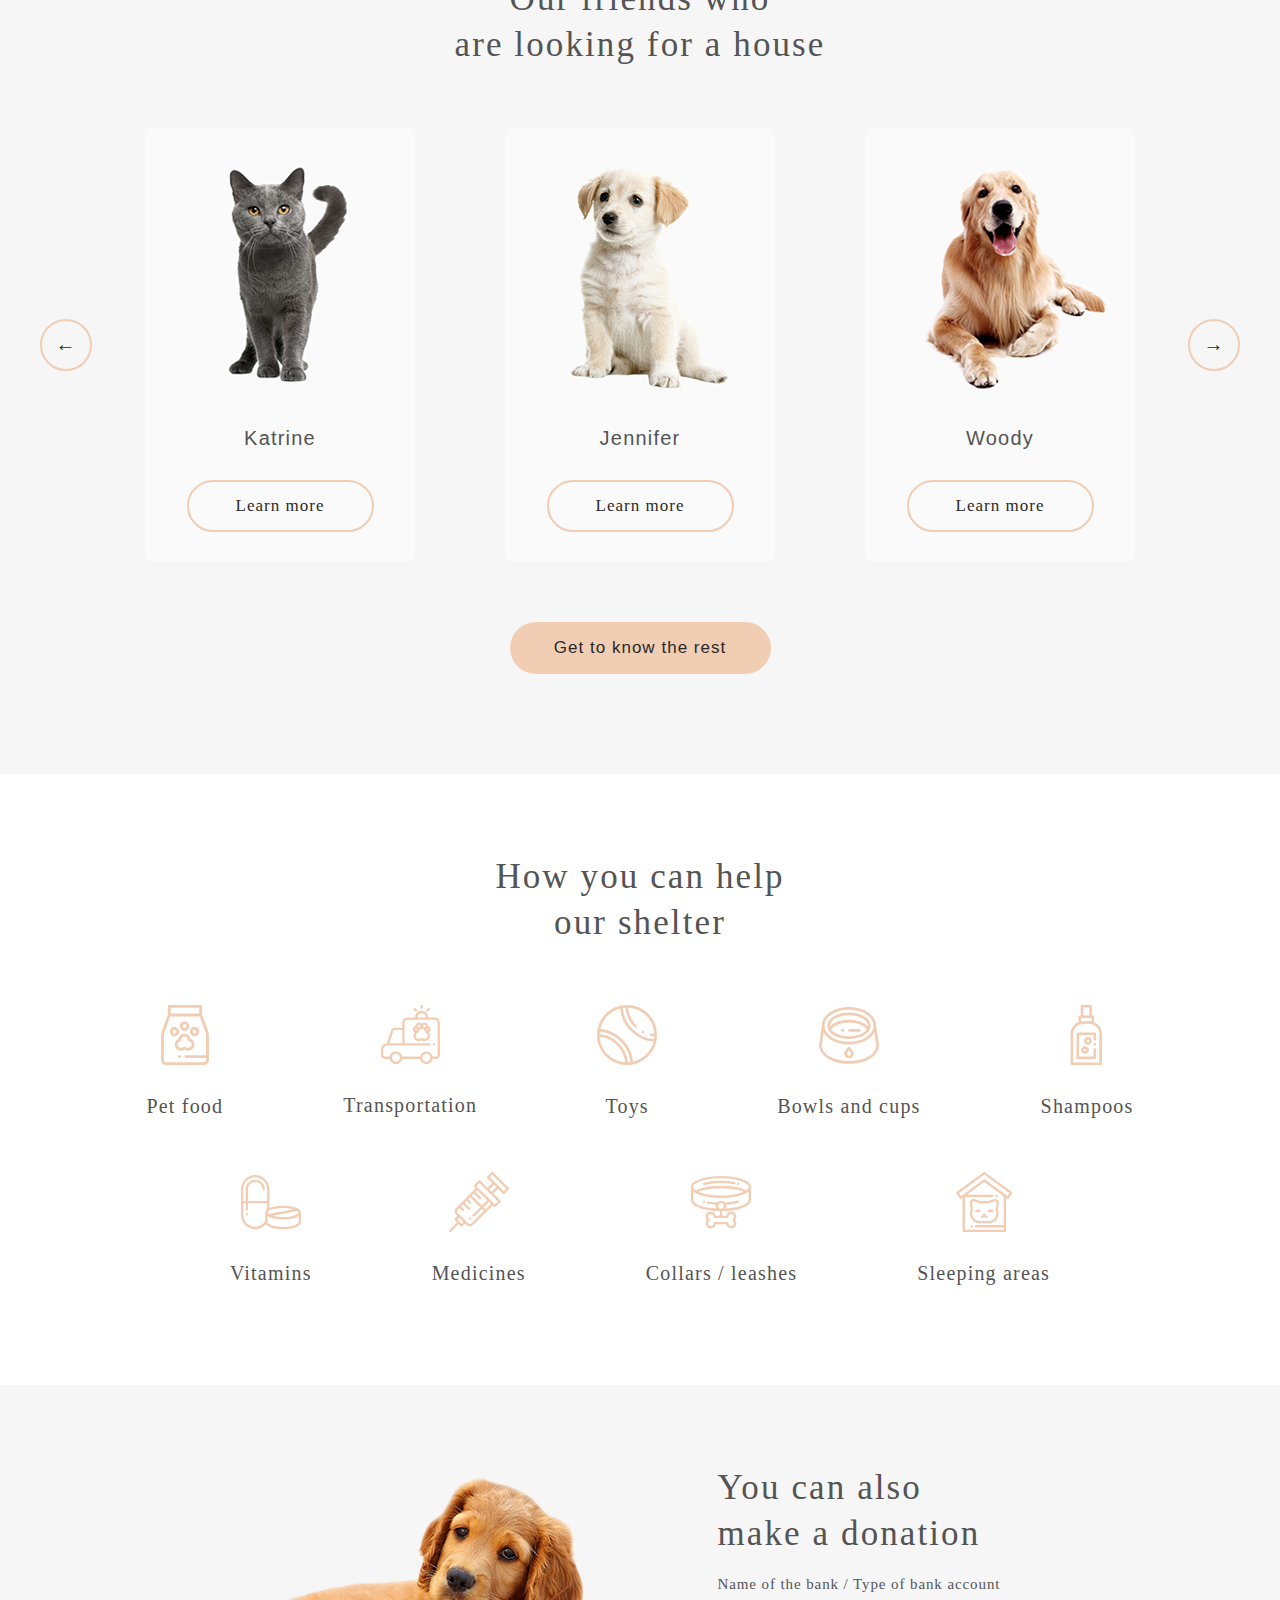
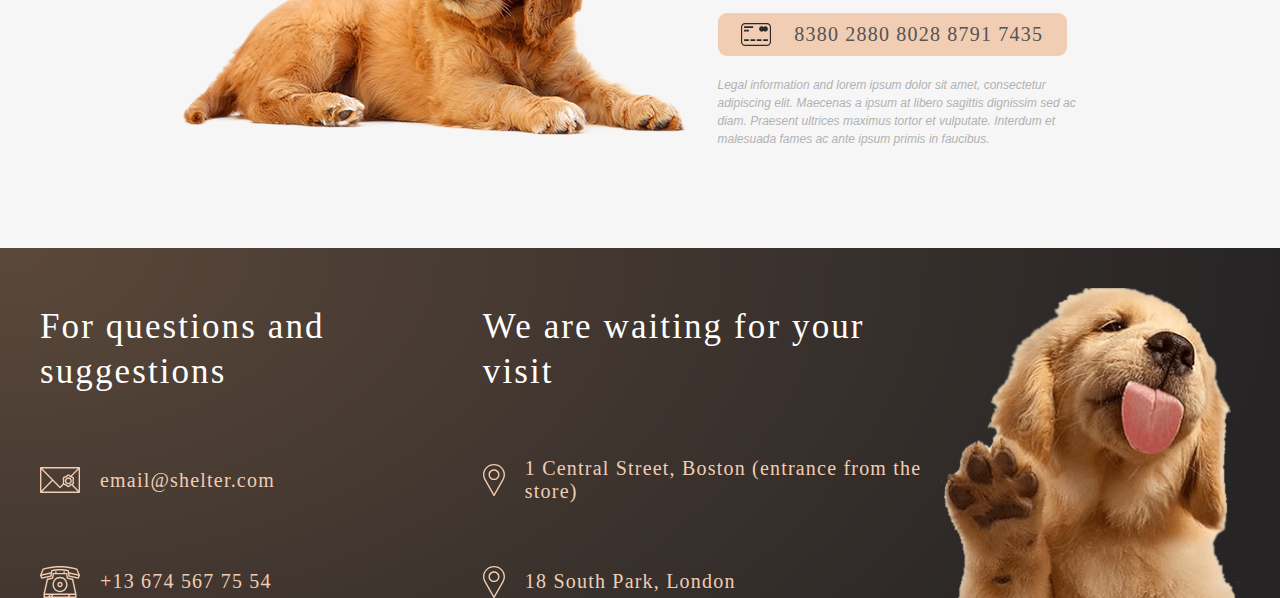
==== commit d0b1fda4: "feat: adapt page for 320px devices" ====
--- a/shelter/index.html
+++ b/shelter/index.html
@@ -18,12 +18,16 @@
                 <p class="header__subtitle">Shelter for pets in Boston</p>
             </a>
 
-            <nav class="header__menu">
-                <a href="#" class="header__link link-active_lite">About the shelter</a>
-                <a href="pets.html" class="header__link">Our pets</a>
-                <a href="#help" class="header__link">Help the shelter</a>
-                <a href="#footer" class="header__link">Contacts</a>
+            <nav class="menu">
+                <a href="#" class="menu__link link-active_lite">About the shelter</a>
+                <a href="pets.html" class="menu__link">Our pets</a>
+                <a href="#help" class="menu__link">Help the shelter</a>
+                <a href="#footer" class="menu__link">Contacts</a>
             </nav>
+
+            <button class="burger" type="button">
+                <span class="burger__item">menu</span>
+            </button>
         </div>
     </header>
 
@@ -42,7 +46,7 @@
     <!-- about -->
     <section id="about" class="about">
         <div class="about__wrapper wrapper">
-            <img src="img/about-pets.png" width="300" height="408" alt="pets" class="about__image">
+            <img src="img/about-pets.png" alt="pets" class="about__image">
             <div class="about__inner">
                 <h3 class="about__title">About the shelter<br>“Cozy House”</h3>
                 <p class="about__text">Currently we have 121 dogs and 342 cats on our hands and statistics show that only 20% of them will find a family. The others will continue to live with us and will be waiting for a lucky chance to become dearly loved.</p>
@@ -58,17 +62,17 @@
             <div class="pets__slider">
                 <button class="button-paginator">←</button>
                 <div class="pets__slider-item">
-                    <img src="img/pets-katrine.png" width="270" height="270" alt="" class="pets__slider-image">
+                    <img src="img/pets-katrine.png" alt="" class="pets__slider-image">
                     <p class="pets__slider-text">Katrine</p>
                     <button class="pets__slider-button button-secondary">Learn more</button>
                 </div>
                 <div class="pets__slider-item">
-                    <img src="img/pets-jennifer.png" width="270" height="270" alt="" class="pets__slider-image">
+                    <img src="img/pets-jennifer.png" alt="" class="pets__slider-image">
                     <p class="pets__slider-text">Jennifer</p>
                     <button class="pets__slider-button button-secondary">Learn more</button>
                 </div>
                 <div class="pets__slider-item">
-                    <img src="img/pets-woody.png" width="270" height="270" alt="" class="pets__slider-image">
+                    <img src="img/pets-woody.png" alt="" class="pets__slider-image">
                     <p class="pets__slider-text">Woody</p>
                     <button class="pets__slider-button button-secondary">Learn more</button>
                 </div>
@@ -85,41 +89,41 @@
             <div class="help__list">
 
                 <div class="help__item">
-                    <img src="img/svg/icon-pet-food.svg" height="60" width="60" alt="petfood" class="help__icon">
+                    <img src="img/svg/icon-pet-food.svg" alt="petfood" class="help__icon">
                     <h4 class="help__text">Pet food</h4>
                 </div>
                 <div class="help__item">
-                    <img src="img/svg/icon-transportation.svg" height="60" width="60" alt="transportation" class="help__icon">
+                    <img src="img/svg/icon-transportation.svg" alt="transportation" class="help__icon">
                     <h4 class="help__text">Transportation</h4>
                 </div>
                 <div class="help__item">
-                    <img src="img/svg/icon-toys.svg" height="60" width="60" alt="toys" class="help__icon">
+                    <img src="img/svg/icon-toys.svg" alt="toys" class="help__icon">
                     <h4 class="help__text">Toys</h4>
                 </div>
                 <div class="help__item">
-                    <img src="img/svg/icon-bowls-and-cups.svg" height="60" width="60" alt="bowls and cups" class="help__icon">
+                    <img src="img/svg/icon-bowls-and-cups.svg" alt="bowls and cups" class="help__icon">
                     <h4 class="help__text">Bowls and cups</h4>
                 </div>
                 <div class="help__item">
-                    <img src="img/svg/icon-shampoos.svg" height="60" width="60" alt="shampoos" class="help__icon">
+                    <img src="img/svg/icon-shampoos.svg" alt="shampoos" class="help__icon">
                     <h4 class="help__text">Shampoos</h4>
                 </div>
 
 
                 <div class="help__item">
-                    <img src="img/svg/icon-vitamins.svg" height="60" width="60" alt="vitamins" class="help__icon">
+                    <img src="img/svg/icon-vitamins.svg" alt="vitamins" class="help__icon">
                     <h4 class="help__text">Vitamins</h4>
                 </div>
                 <div class="help__item">
-                    <img src="img/svg/icon-medicines.svg" height="60" width="60" alt="medicines" class="help__icon">
+                    <img src="img/svg/icon-medicines.svg" alt="medicines" class="help__icon">
                     <h4 class="help__text">Medicines</h4>
                 </div>
                 <div class="help__item">
-                    <img src="img/svg/icon-collars-leashes.svg" height="60" width="60" alt="collars leashes" class="help__icon">
+                    <img src="img/svg/icon-collars-leashes.svg" alt="collars leashes" class="help__icon">
                     <h4 class="help__text">Collars / leashes</h4>
                 </div>
                 <div class="help__item">
-                    <img src="img/svg/icon-sleeping-area.svg" height="60" width="60" alt="sleeping area" class="help__icon">
+                    <img src="img/svg/icon-sleeping-area.svg" alt="sleeping area" class="help__icon">
                     <h4 class="help__text">Sleeping areas</h4>
                 </div>
 
@@ -130,7 +134,7 @@
     <!-- donation -->
     <section class="donation">
         <div class="donation__wrapper wrapper">
-            <img src="img/donation-dog.png" width="505" height="261" alt="dog" class="donation__image">
+            <img src="img/donation-dog.png" alt="dog" class="donation__image">
             <div class="donation__inner">
                 <h3 class="donation__title">You can also<br>make a donation</h3>
                 <h5 class="donation__subtitle">Name of the bank / Type of bank account</h5>
--- a/shelter/css/style.css
+++ b/shelter/css/style.css
@@ -102,6 +102,11 @@
 @media (max-width: 768px) {
   .wrapper {
     padding: 0 30px;
+  }
+}
+@media (max-width: 320px) {
+  .wrapper {
+    padding: 0 10px;
   }
 }
 button {
@@ -207,29 +212,6 @@
   letter-spacing: 0.1em;
   color: #FFFFFF;
 }
-.header__menu {
-  width: 443px;
-  display: -webkit-box;
-  display: -ms-flexbox;
-  display: flex;
-  -webkit-box-pack: justify;
-      -ms-flex-pack: justify;
-          justify-content: space-between;
-}
-.header__link {
-  padding: 5px 0;
-  font-size: 15px;
-  color: #CDCDCD;
-  -webkit-transition: color 0.2s ease;
-  transition: color 0.2s ease;
-}
-.header__link:hover {
-  color: #FAFAFA;
-}
-.header .link-active_lite {
-  color: #FAFAFA;
-  border-bottom: #F1CDB3 3px solid;
-}
 
 .header_lite {
   position: static;
@@ -245,20 +227,92 @@
 .header_lite .header__subtitle {
   color: #292929;
 }
-.header_lite .header__link {
-  color: #545454;
-}
-.header_lite .header__link:hover {
-  color: #292929;
-}
-.header_lite .link-active_dark {
-  color: #292929;
-  border-bottom: #F1CDB3 3px solid;
-}
 
 @media (max-width: 768px) {
   .header_lite {
     padding: 30px 0;
+  }
+}
+@media (max-width: 320px) {
+  .header__wrapper {
+    padding: 0 20px;
+  }
+}
+.menu {
+  width: 443px;
+  display: -webkit-box;
+  display: -ms-flexbox;
+  display: flex;
+  -webkit-box-pack: justify;
+      -ms-flex-pack: justify;
+          justify-content: space-between;
+}
+.menu__link {
+  padding: 5px 0;
+  font-size: 15px;
+  color: #CDCDCD;
+  -webkit-transition: color 0.2s ease;
+  transition: color 0.2s ease;
+}
+.menu__link:hover {
+  color: #FAFAFA;
+}
+.menu .link-active_lite {
+  color: #FAFAFA;
+  border-bottom: #F1CDB3 3px solid;
+}
+
+.menu_lite .menu__link {
+  color: #545454;
+}
+.menu_lite .menu__link:hover {
+  color: #292929;
+}
+.menu_lite .link-active_dark {
+  color: #292929;
+  border-bottom: #F1CDB3 3px solid;
+}
+
+.burger {
+  display: none;
+}
+
+@media (max-width: 767px) {
+  .menu {
+    display: none;
+  }
+  .burger {
+    display: block;
+    width: 30px;
+    height: 22px;
+  }
+  .burger__lite .burger__item,
+  .burger__lite .burger__item::before,
+  .burger__lite .burger__item::after {
+    background-color: #000000;
+  }
+  .burger__item {
+    position: relative;
+    display: block;
+    width: 30px;
+    height: 2px;
+    color: transparent;
+    font-size: 0;
+    background-color: #F1CDB3;
+  }
+  .burger__item::before, .burger__item::after {
+    position: absolute;
+    display: block;
+    content: "";
+    width: 100%;
+    height: 100%;
+    background-color: #F1CDB3;
+  }
+  .burger__item::before {
+    top: -10px;
+  }
+  .burger__item::after {
+    bottom: -10px;
   }
 }
 .intro {
@@ -278,7 +332,6 @@
 }
 .intro__inner {
   width: 460px;
-  min-height: 322px;
   display: -webkit-box;
   display: -ms-flexbox;
   display: flex;
@@ -300,6 +353,7 @@
   font-size: 15px;
   line-height: 160%;
   color: #CDCDCD;
+  margin: 42px 0;
 }
 .intro__button {
   width: 207px;
@@ -331,9 +385,32 @@
     margin-bottom: 100px;
   }
   .intro__image {
-    width: 569px;
-    height: 593px;
-    margin-right: -140px;
+    max-width: 569px;
+    height: auto;
+    margin-left: auto;
+  }
+}
+@media (max-width: 320px) {
+  .intro {
+    text-align: center;
+  }
+  .intro__inner {
+    margin-bottom: 105px;
+  }
+  .intro__title {
+    font-size: 25px;
+    line-height: 130%;
+    text-align: center;
+    letter-spacing: 0.06em;
+  }
+  .intro__text {
+    -webkit-box-align: center;
+        -ms-flex-align: center;
+            align-items: center;
+  }
+  .intro__image {
+    max-width: 260px;
+    height: auto;
   }
 }
 .about {
@@ -356,8 +433,8 @@
   margin-right: 120px;
 }
 .about__inner {
-  width: 430px;
-  height: 380px;
+  max-width: 430px;
+  min-height: 380px;
   display: -webkit-box;
   display: -ms-flexbox;
   display: flex;
@@ -397,6 +474,27 @@
     margin-right: 0;
   }
 }
+@media (max-width: 320px) {
+  .about {
+    padding: 42px 0;
+    text-align: center;
+  }
+  .about__inner {
+    padding: 0 15px;
+    margin-bottom: 42px;
+  }
+  .about__title {
+    font-size: 25px;
+  }
+  .about__text {
+    margin-top: 22px;
+    text-align: justify;
+  }
+  .about__image {
+    max-width: 260px;
+    height: auto;
+  }
+}
 .pets {
   padding: 80px 0 100px;
   display: -webkit-box;
@@ -432,6 +530,8 @@
   display: -webkit-box;
   display: -ms-flexbox;
   display: flex;
+  -ms-flex-wrap: wrap;
+      flex-wrap: wrap;
   -webkit-box-pack: space-evenly;
       -ms-flex-pack: space-evenly;
           justify-content: space-evenly;
@@ -493,6 +593,28 @@
     display: none;
   }
 }
+@media (max-width: 320px) {
+  .pets {
+    padding: 42px 0;
+  }
+  .pets__title {
+    font-size: 25px;
+  }
+  .pets__slider {
+    margin: 42px 0 114px;
+  }
+  .pets__slider-item:nth-last-of-type(-n+2) {
+    display: none;
+  }
+  .pets__slider > button:first-child {
+    left: 58px;
+    bottom: -72px;
+  }
+  .pets__slider > button:last-child {
+    right: 58px;
+    bottom: -72px;
+  }
+}
 .help {
   padding: 80px 0 100px;
   background: #FFFFFF;
@@ -523,6 +645,8 @@
   margin: 0 60px;
 }
 .help__icon {
+  max-width: 60px;
+  max-height: 60px;
   margin-bottom: 30px;
 }
 .help__text {
@@ -550,6 +674,34 @@
     margin: 0;
   }
 }
+@media (max-width: 320px) {
+  .help {
+    padding: 42px 0;
+  }
+  .help__wrapper {
+    padding: 0 15px;
+  }
+  .help__title {
+    font-size: 25px;
+    margin-bottom: 42px;
+  }
+  .help__list {
+    grid-template-columns: repeat(2, 1fr);
+    gap: 30px;
+  }
+  .help__item {
+    width: 130px;
+    height: 87px;
+  }
+  .help__icon {
+    max-width: 50px;
+    max-height: 50px;
+    margin-bottom: 20px;
+  }
+  .help__text {
+    font-size: 15px;
+  }
+}
 .donation {
   padding: 80px 0 100px;
   background: #F6F6F6;
@@ -565,9 +717,12 @@
       -ms-flex-align: center;
           align-items: center;
 }
+.donation__image {
+  max-width: 505px;
+  height: auto;
+}
 .donation__inner {
-  width: 380px;
-  height: 280px;
+  max-width: 380px;
   display: -webkit-box;
   display: -ms-flexbox;
   display: flex;
@@ -587,6 +742,7 @@
   color: #545454;
 }
 .donation__subtitle {
+  margin: 20px 0;
   font-size: 15px;
   line-height: 110%;
   letter-spacing: 0.06em;
@@ -602,8 +758,9 @@
   -webkit-box-pack: space-evenly;
       -ms-flex-pack: space-evenly;
           justify-content: space-evenly;
-  width: 349px;
+  max-width: 349px;
   height: 43px;
+  margin-bottom: 20px;
   background: #F1CDB3;
   border-radius: 9px;
   -webkit-transition: background 0.2s ease;
@@ -639,6 +796,40 @@
     margin-top: 60px;
   }
 }
+@media (max-width: 320px) {
+  .donation {
+    padding: 42px 0;
+  }
+  .donation__inner {
+    text-align: center;
+  }
+  .donation__title {
+    font-size: 25px;
+  }
+  .donation__image {
+    margin-top: 42px;
+    max-width: 260px;
+    height: auto;
+  }
+  .donation__subtitle {
+    line-height: 160%;
+  }
+  .donation__credit-card {
+    margin: 0 10px 20px;
+    padding: 10px 15px;
+    -webkit-box-pack: justify;
+        -ms-flex-pack: justify;
+            justify-content: space-between;
+  }
+  .donation__card-number {
+    font-size: 15px;
+    line-height: 110%;
+  }
+  .donation__info {
+    text-align: justify;
+    margin: 0 10px;
+  }
+}
 .footer {
   padding: 40px 0 0 0;
   background: radial-gradient(100% 215.42% at 0% 0%, #5B483A 0%, #262425 100%);
@@ -651,10 +842,8 @@
       -ms-flex-pack: justify;
           justify-content: space-between;
 }
-.footer__contacts {
+.footer__contacts, .footer__locations {
   margin-top: 16px;
-  width: 280px;
-  height: 235px;
   display: -webkit-box;
   display: -ms-flexbox;
   display: flex;
@@ -666,21 +855,6 @@
       -ms-flex-pack: justify;
           justify-content: space-between;
 }
-.footer__locations {
-  margin-top: 16px;
-  width: 300px;
-  height: 235px;
-  display: -webkit-box;
-  display: -ms-flexbox;
-  display: flex;
-  -webkit-box-orient: vertical;
-  -webkit-box-direction: normal;
-      -ms-flex-direction: column;
-          flex-direction: column;
-  -webkit-box-pack: justify;
-      -ms-flex-pack: justify;
-          justify-content: space-between;
-}
 .footer__title {
   font-size: 35px;
   line-height: 130%;
@@ -694,6 +868,7 @@
   -webkit-box-align: center;
       -ms-flex-align: center;
           align-items: center;
+  margin-top: 40px;
 }
 .footer__item .footer__text:hover {
   color: #FDDCC4;
@@ -721,16 +896,54 @@
   }
   .footer__contacts, .footer__locations {
     margin: 0 0 65px;
+    max-width: 47%;
+  }
+  .footer__item {
+    margin-top: 32px;
   }
   .footer__image {
     margin: 0 auto;
   }
 }
+@media (max-width: 320px) {
+  .footer {
+    text-align: center;
+  }
+  .footer__wrapper {
+    padding: 0 10px;
+  }
+  .footer__contacts, .footer__locations {
+    -webkit-box-align: center;
+        -ms-flex-align: center;
+            align-items: center;
+    margin: 0 0 40px;
+    max-width: 100%;
+  }
+  .footer__locations {
+    padding: 0 15px;
+  }
+  .footer__locations .footer__item {
+    margin: 40px -15px 0;
+    -ms-flex-item-align: start;
+        align-self: flex-start;
+    text-align: start;
+  }
+  .footer__item {
+    margin-top: 40px;
+  }
+  .footer__title {
+    font-size: 25px;
+  }
+  .footer__image {
+    max-width: 260px;
+    height: auto;
+  }
+}
 .friends {
+  padding: 80px 0 100px;
   background: #F6F6F6;
 }
 .friends__wrapper {
-  padding: 80px 40px 100px;
   display: -webkit-box;
   display: -ms-flexbox;
   display: flex;
@@ -758,12 +971,12 @@
   -webkit-column-gap: 40px;
      -moz-column-gap: 40px;
           column-gap: 40px;
-  row-gap: 30px;
   margin: 45px 0;
   padding: 15px 0;
 }
 .friends__card {
   height: 435px;
+  margin-bottom: 30px;
   background: #FAFAFA;
   border-radius: 9px;
   cursor: pointer;
@@ -798,15 +1011,32 @@
 }
 
 @media (max-width: 768px) {
-  .friends__wrapper {
-    padding: 80px 30px 76px;
+  .friends {
+    padding: 80px 0 75px;
   }
   .friends__slider {
     grid-template-columns: repeat(2, 1fr);
     grid-template-rows: repeat(3, 1fr);
     grid-auto-rows: 0;
     overflow: hidden;
-    margin: 30px 0 10px;
+    margin: 30px 64px 10px;
     padding: 0;
   }
+}
+@media (max-width: 320px) {
+  .friends {
+    padding: 42px 0;
+  }
+  .friends__title {
+    font-size: 25px;
+  }
+  .friends__slider {
+    grid-template-columns: 1fr;
+    grid-template-rows: repeat(3, 1fr);
+    overflow: hidden;
+    margin: 42px 15px 10px;
+  }
+  .friends__button-group {
+    width: 300px;
+  }
 }/*# sourceMappingURL=style.css.map */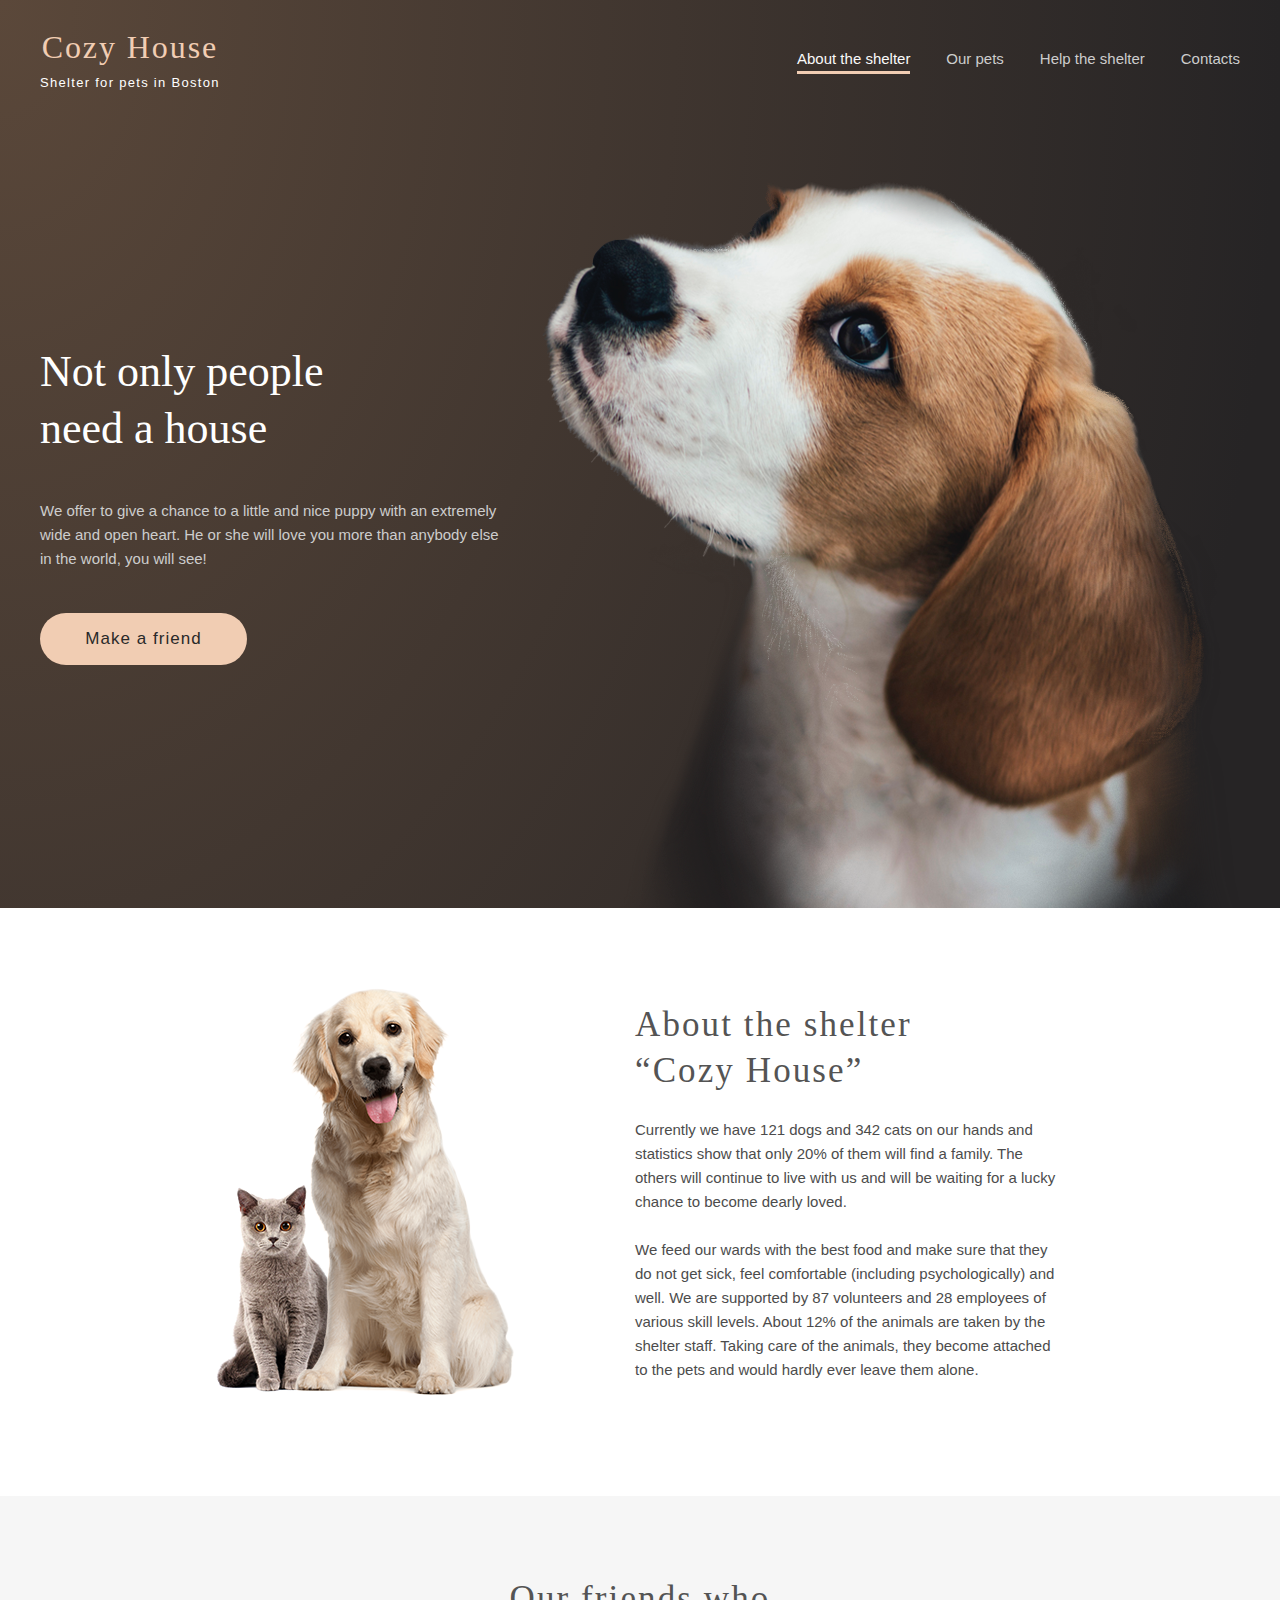
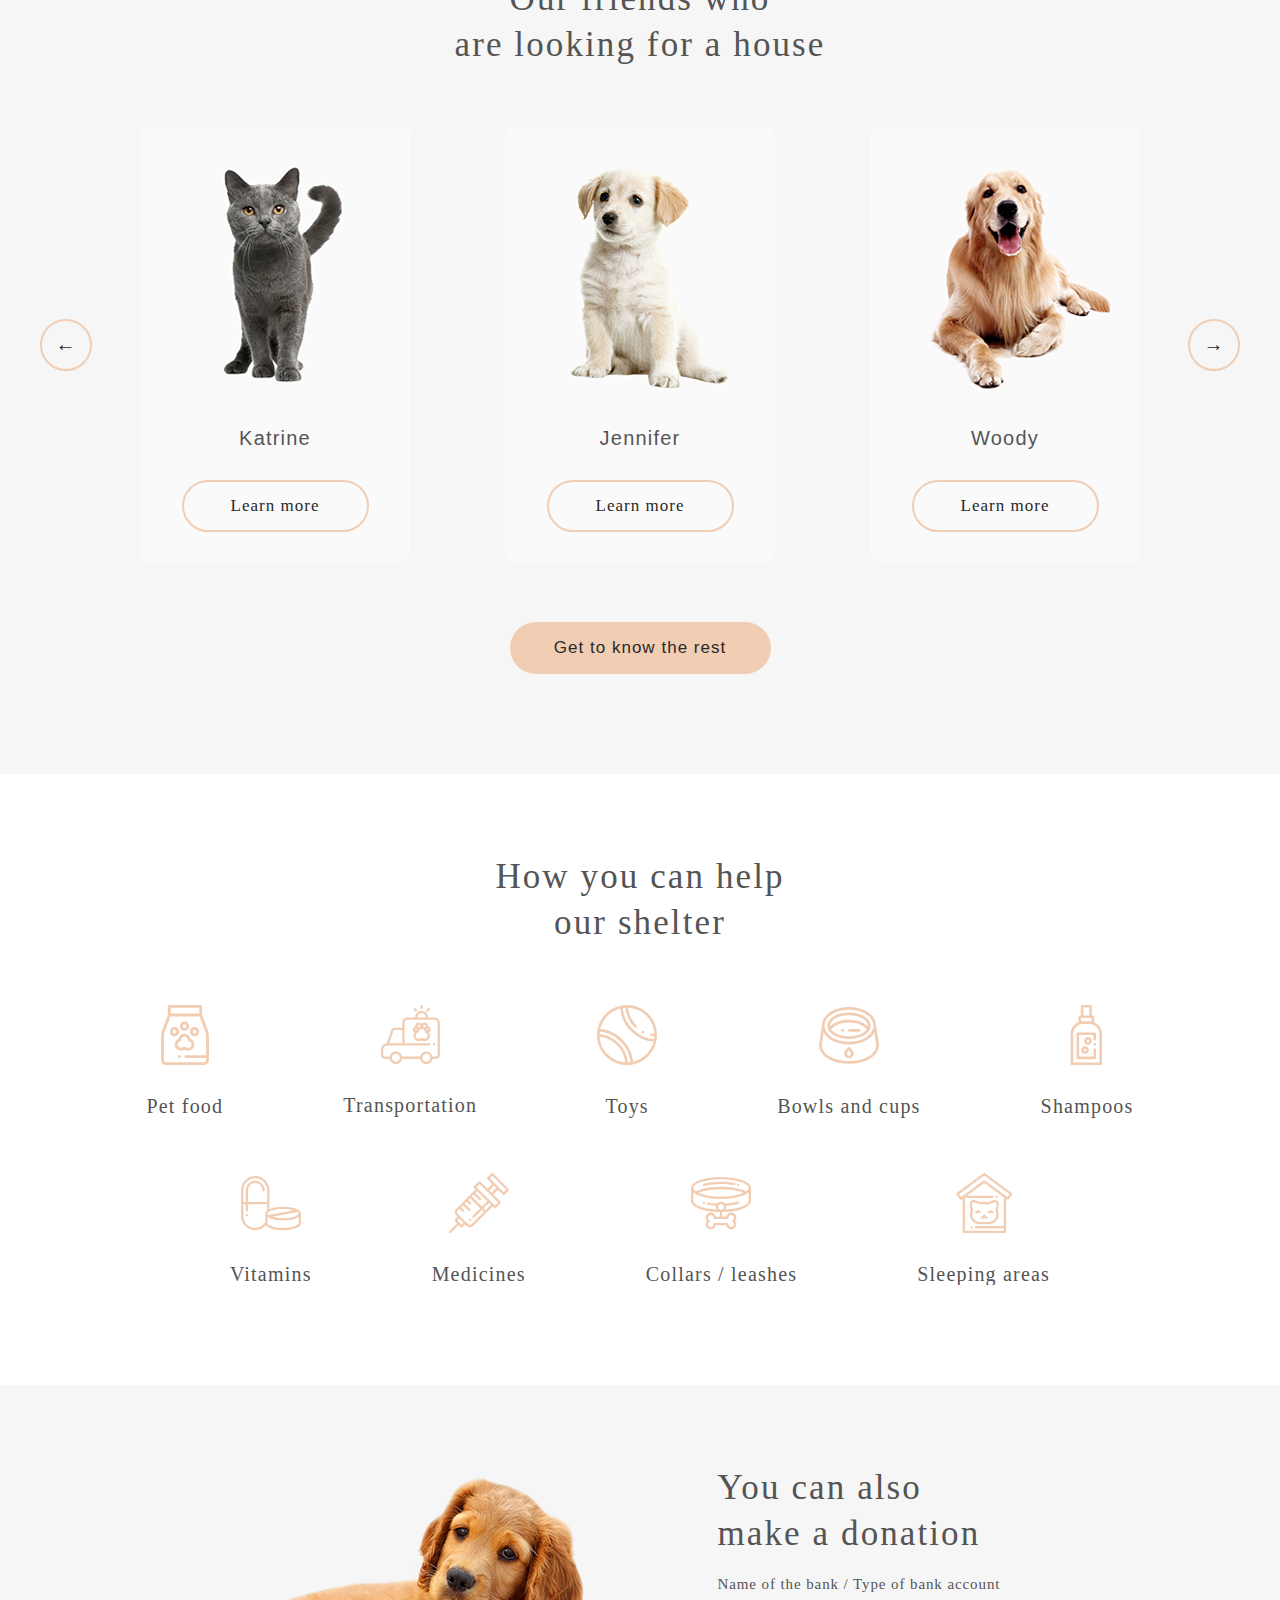
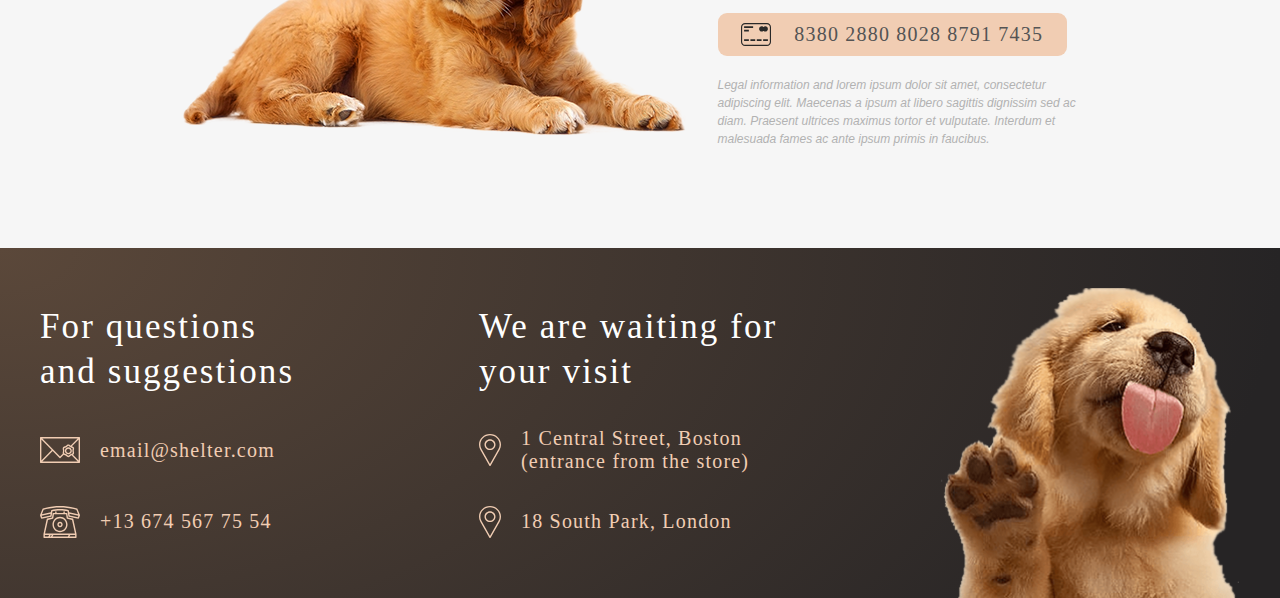
==== commit 34286160: "feat: add responsive layout for main page" ====
--- a/shelter/index.html
+++ b/shelter/index.html
@@ -39,14 +39,18 @@
                 <p class="intro__text">We offer to give a chance to a little and nice puppy with an extremely wide and open heart. He or she will love you more than anybody else in the world, you will see!</p>
                 <a href="#pets" class="intro__button button-primary">Make a friend</a>
             </div>
-            <img src="img/start-screen-puppy.png" alt="puppy" class="intro__image">
+            <div class="intro__image">
+                <img src="img/start-screen-puppy.png" alt="puppy">
+            </div>
         </div>
     </section>
 
     <!-- about -->
     <section id="about" class="about">
         <div class="about__wrapper wrapper">
-            <img src="img/about-pets.png" alt="pets" class="about__image">
+            <div class="about__image">
+                <img src="img/about-pets.png" alt="pets">
+            </div>
             <div class="about__inner">
                 <h3 class="about__title">About the shelter<br>“Cozy House”</h3>
                 <p class="about__text">Currently we have 121 dogs and 342 cats on our hands and statistics show that only 20% of them will find a family. The others will continue to live with us and will be waiting for a lucky chance to become dearly loved.</p>
@@ -61,21 +65,25 @@
             <h3 class="pets__title">Our friends who<br>are looking for a house</h3>
             <div class="pets__slider">
                 <button class="button-paginator">←</button>
-                <div class="pets__slider-item">
-                    <img src="img/pets-katrine.png" alt="" class="pets__slider-image">
-                    <p class="pets__slider-text">Katrine</p>
-                    <button class="pets__slider-button button-secondary">Learn more</button>
+
+                <div class="pets__slider-content">
+                    <div class="pets__slider-item">
+                        <img src="img/pets-katrine.png" alt="" class="pets__slider-image">
+                        <p class="pets__slider-text">Katrine</p>
+                        <button class="pets__slider-button button-secondary">Learn more</button>
+                    </div>
+                    <div class="pets__slider-item">
+                        <img src="img/pets-jennifer.png" alt="" class="pets__slider-image">
+                        <p class="pets__slider-text">Jennifer</p>
+                        <button class="pets__slider-button button-secondary">Learn more</button>
+                    </div>
+                    <div class="pets__slider-item">
+                        <img src="img/pets-woody.png" alt="" class="pets__slider-image">
+                        <p class="pets__slider-text">Woody</p>
+                        <button class="pets__slider-button button-secondary">Learn more</button>
+                    </div>
                 </div>
-                <div class="pets__slider-item">
-                    <img src="img/pets-jennifer.png" alt="" class="pets__slider-image">
-                    <p class="pets__slider-text">Jennifer</p>
-                    <button class="pets__slider-button button-secondary">Learn more</button>
-                </div>
-                <div class="pets__slider-item">
-                    <img src="img/pets-woody.png" alt="" class="pets__slider-image">
-                    <p class="pets__slider-text">Woody</p>
-                    <button class="pets__slider-button button-secondary">Learn more</button>
-                </div>
+
                 <button class="button-paginator">→</button>
             </div>
             <a href="pets.html" class="pets__button button-primary">Get to know the rest</a>
@@ -134,7 +142,9 @@
     <!-- donation -->
     <section class="donation">
         <div class="donation__wrapper wrapper">
-            <img src="img/donation-dog.png" alt="dog" class="donation__image">
+            <div class="donation__image">
+                <img src="img/donation-dog.png" alt="dog">
+            </div>
             <div class="donation__inner">
                 <h3 class="donation__title">You can also<br>make a donation</h3>
                 <h5 class="donation__subtitle">Name of the bank / Type of bank account</h5>
@@ -174,7 +184,9 @@
                 </a>
             </div>
 
-            <img src="img/footer-puppy.png" alt="puppy" class="footer__image">
+            <div class="footer__image">
+                <img src="img/footer-puppy.png" alt="puppy">
+            </div>
         </div>
     </footer>
 
--- a/shelter/css/style.css
+++ b/shelter/css/style.css
@@ -323,15 +323,18 @@
   display: -webkit-box;
   display: -ms-flexbox;
   display: flex;
-  -webkit-box-pack: justify;
-      -ms-flex-pack: justify;
-          justify-content: space-between;
+  -ms-flex-wrap: wrap;
+      flex-wrap: wrap;
+  -webkit-box-pack: center;
+      -ms-flex-pack: center;
+          justify-content: center;
   -webkit-box-align: center;
       -ms-flex-align: center;
           align-items: center;
 }
 .intro__inner {
   width: 460px;
+  margin-right: 42px;
   display: -webkit-box;
   display: -ms-flexbox;
   display: flex;
@@ -355,6 +358,13 @@
   color: #CDCDCD;
   margin: 42px 0;
 }
+.intro__image {
+  max-width: 698px;
+  height: auto;
+}
+.intro__image img {
+  width: 100%;
+}
 .intro__button {
   width: 207px;
   height: 52px;
@@ -371,8 +381,6 @@
     padding: 150px 0 0 0;
   }
   .intro__wrapper {
-    -ms-flex-wrap: wrap;
-        flex-wrap: wrap;
     -webkit-box-pack: center;
         -ms-flex-pack: center;
             justify-content: center;
@@ -382,7 +390,7 @@
         align-self: center;
   }
   .intro__inner {
-    margin-bottom: 100px;
+    margin: 0 auto 100px;
   }
   .intro__image {
     max-width: 569px;
@@ -422,6 +430,8 @@
   display: -webkit-box;
   display: -ms-flexbox;
   display: flex;
+  -ms-flex-wrap: wrap;
+      flex-wrap: wrap;
   -webkit-box-pack: center;
       -ms-flex-pack: center;
           justify-content: center;
@@ -431,6 +441,9 @@
 }
 .about__image {
   margin-right: 120px;
+}
+.about__image img {
+  width: 100%;
 }
 .about__inner {
   max-width: 430px;
@@ -458,7 +471,7 @@
   color: #4C4C4C;
 }
 
-@media (max-width: 768px) {
+@media (max-width: 930px) {
   .about__wrapper {
     -webkit-box-orient: vertical;
     -webkit-box-direction: reverse;
@@ -525,31 +538,30 @@
   color: #545454;
 }
 .pets__slider {
-  position: relative;
   width: 100%;
-  display: -webkit-box;
-  display: -ms-flexbox;
-  display: flex;
-  -ms-flex-wrap: wrap;
-      flex-wrap: wrap;
-  -webkit-box-pack: space-evenly;
-      -ms-flex-pack: space-evenly;
-          justify-content: space-evenly;
+  height: 435px;
+  display: -webkit-box;
+  display: -ms-flexbox;
+  display: flex;
+  -webkit-box-pack: justify;
+      -ms-flex-pack: justify;
+          justify-content: space-between;
   -webkit-box-align: center;
       -ms-flex-align: center;
           align-items: center;
   margin: 60px 0;
-  padding: 0 15px;
-}
-.pets__slider > button:first-child {
-  position: absolute;
-  left: 0;
-}
-.pets__slider > button:last-child {
-  position: absolute;
-  right: 0;
+}
+.pets__slider-content {
+  width: calc(100% - 105px);
+  display: grid;
+  grid-template-columns: repeat(auto-fit, minmax(270px, 1fr));
+  grid-template-rows: 1fr;
+  grid-auto-rows: 0;
+  justify-items: center;
+  overflow: hidden;
 }
 .pets__slider-item {
+  width: 270px;
   height: 435px;
   border-radius: 9px;
   background: #FAFAFA;
@@ -585,12 +597,24 @@
   color: #292929;
 }
 
-@media (max-width: 768px) {
+@media (max-width: 500px) {
   .pets__slider {
-    padding: 0 24px;
-  }
-  .pets__slider-item:last-of-type {
-    display: none;
+    -ms-flex-wrap: wrap;
+        flex-wrap: wrap;
+    -webkit-box-pack: space-evenly;
+        -ms-flex-pack: space-evenly;
+            justify-content: space-evenly;
+    margin: 42px 0 114px;
+  }
+  .pets__slider-content {
+    width: 100%;
+    margin-bottom: 20px;
+  }
+  .button-paginator {
+    -webkit-box-ordinal-group: 3;
+        -ms-flex-order: 2;
+            order: 2;
+    margin: 0 20px;
   }
 }
 @media (max-width: 320px) {
@@ -599,20 +623,6 @@
   }
   .pets__title {
     font-size: 25px;
-  }
-  .pets__slider {
-    margin: 42px 0 114px;
-  }
-  .pets__slider-item:nth-last-of-type(-n+2) {
-    display: none;
-  }
-  .pets__slider > button:first-child {
-    left: 58px;
-    bottom: -72px;
-  }
-  .pets__slider > button:last-child {
-    right: 58px;
-    bottom: -72px;
   }
 }
 .help {
@@ -639,10 +649,11 @@
   -webkit-box-pack: center;
       -ms-flex-pack: center;
           justify-content: center;
+  overflow: hidden;
 }
 .help__item {
   height: 113px;
-  margin: 0 60px;
+  margin: 0 60px 55px;
 }
 .help__icon {
   max-width: 60px;
@@ -656,14 +667,15 @@
   color: #545454;
 }
 
-@media (max-width: 768px) {
+@media (max-width: 800px) {
   .help__wrapper {
     padding: 0 69px;
   }
   .help__list {
     height: auto;
     display: grid;
-    grid-template-columns: repeat(3, 1fr);
+    justify-items: center;
+    grid-template-columns: repeat(auto-fit, minmax(130px, 1fr));
     -webkit-column-gap: 60px;
        -moz-column-gap: 60px;
             column-gap: 60px;
@@ -671,22 +683,12 @@
   }
   .help__item {
     width: 170px;
+    height: 113px;
     margin: 0;
   }
 }
-@media (max-width: 320px) {
-  .help {
-    padding: 42px 0;
-  }
-  .help__wrapper {
-    padding: 0 15px;
-  }
-  .help__title {
-    font-size: 25px;
-    margin-bottom: 42px;
-  }
+@media (max-width: 660px) {
   .help__list {
-    grid-template-columns: repeat(2, 1fr);
     gap: 30px;
   }
   .help__item {
@@ -698,8 +700,30 @@
     max-height: 50px;
     margin-bottom: 20px;
   }
+}
+@media (max-width: 590px) {
+  .help__wrapper {
+    padding: 0 30px;
+  }
   .help__text {
     font-size: 15px;
+  }
+}
+@media (max-width: 320px) {
+  .help__list {
+    grid-template-columns: repeat(auto-fit, minmax(100px, 1fr));
+  }
+}
+@media (max-width: 320px) {
+  .help {
+    padding: 42px 0;
+  }
+  .help__wrapper {
+    padding: 0 15px;
+  }
+  .help__title {
+    font-size: 25px;
+    margin-bottom: 42px;
   }
 }
 .donation {
@@ -720,6 +744,9 @@
 .donation__image {
   max-width: 505px;
   height: auto;
+}
+.donation__image img {
+  width: 100%;
 }
 .donation__inner {
   max-width: 380px;
@@ -782,7 +809,7 @@
   color: #B2B2B2;
 }
 
-@media (max-width: 768px) {
+@media (max-width: 900px) {
   .donation__wrapper {
     -webkit-box-orient: vertical;
     -webkit-box-direction: reverse;
@@ -792,6 +819,10 @@
   .donation__inner {
     margin-left: 0;
   }
+  .donation__subtitle {
+    margin: 18px 0;
+    letter-spacing: 0.1em;
+  }
   .donation__image {
     margin-top: 60px;
   }
@@ -813,6 +844,7 @@
   }
   .donation__subtitle {
     line-height: 160%;
+    letter-spacing: 0.06em;
   }
   .donation__credit-card {
     margin: 0 10px 20px;
@@ -838,12 +870,18 @@
   display: -webkit-box;
   display: -ms-flexbox;
   display: flex;
+  -ms-flex-wrap: wrap;
+      flex-wrap: wrap;
   -webkit-box-pack: justify;
       -ms-flex-pack: justify;
           justify-content: space-between;
+  -webkit-box-align: start;
+      -ms-flex-align: start;
+          align-items: flex-start;
 }
 .footer__contacts, .footer__locations {
-  margin-top: 16px;
+  height: 234px;
+  margin: 16px 0;
   display: -webkit-box;
   display: -ms-flexbox;
   display: flex;
@@ -855,6 +893,12 @@
       -ms-flex-pack: justify;
           justify-content: space-between;
 }
+.footer__contacts {
+  width: 280px;
+}
+.footer__locations {
+  width: 302px;
+}
 .footer__title {
   font-size: 35px;
   line-height: 130%;
@@ -868,7 +912,6 @@
   -webkit-box-align: center;
       -ms-flex-align: center;
           align-items: center;
-  margin-top: 40px;
 }
 .footer__item .footer__text:hover {
   color: #FDDCC4;
@@ -884,25 +927,29 @@
   -webkit-transition: color 0.2s ease;
   transition: color 0.2s ease;
 }
-
+.footer__image {
+  max-width: 300px;
+}
+.footer__image img {
+  width: 100%;
+}
+
+@media (max-width: 1000px) {
+  .footer__wrapper {
+    -webkit-box-pack: space-evenly;
+        -ms-flex-pack: space-evenly;
+            justify-content: space-evenly;
+  }
+  .footer__contacts, .footer__locations {
+    margin: 5px 0 65px;
+  }
+}
 @media (max-width: 768px) {
   .footer {
     padding: 30px 0 0 0;
   }
   .footer__wrapper {
-    -ms-flex-wrap: wrap;
-        flex-wrap: wrap;
-    padding: 0 64px;
-  }
-  .footer__contacts, .footer__locations {
-    margin: 0 0 65px;
-    max-width: 47%;
-  }
-  .footer__item {
-    margin-top: 32px;
-  }
-  .footer__image {
-    margin: 0 auto;
+    padding: 0;
   }
 }
 @media (max-width: 320px) {
@@ -919,7 +966,11 @@
     margin: 0 0 40px;
     max-width: 100%;
   }
+  .footer__contacts {
+    height: 208px;
+  }
   .footer__locations {
+    height: 222px;
     padding: 0 15px;
   }
   .footer__locations .footer__item {
@@ -928,15 +979,11 @@
         align-self: flex-start;
     text-align: start;
   }
-  .footer__item {
-    margin-top: 40px;
-  }
   .footer__title {
     font-size: 25px;
   }
   .footer__image {
     max-width: 260px;
-    height: auto;
   }
 }
 .friends {
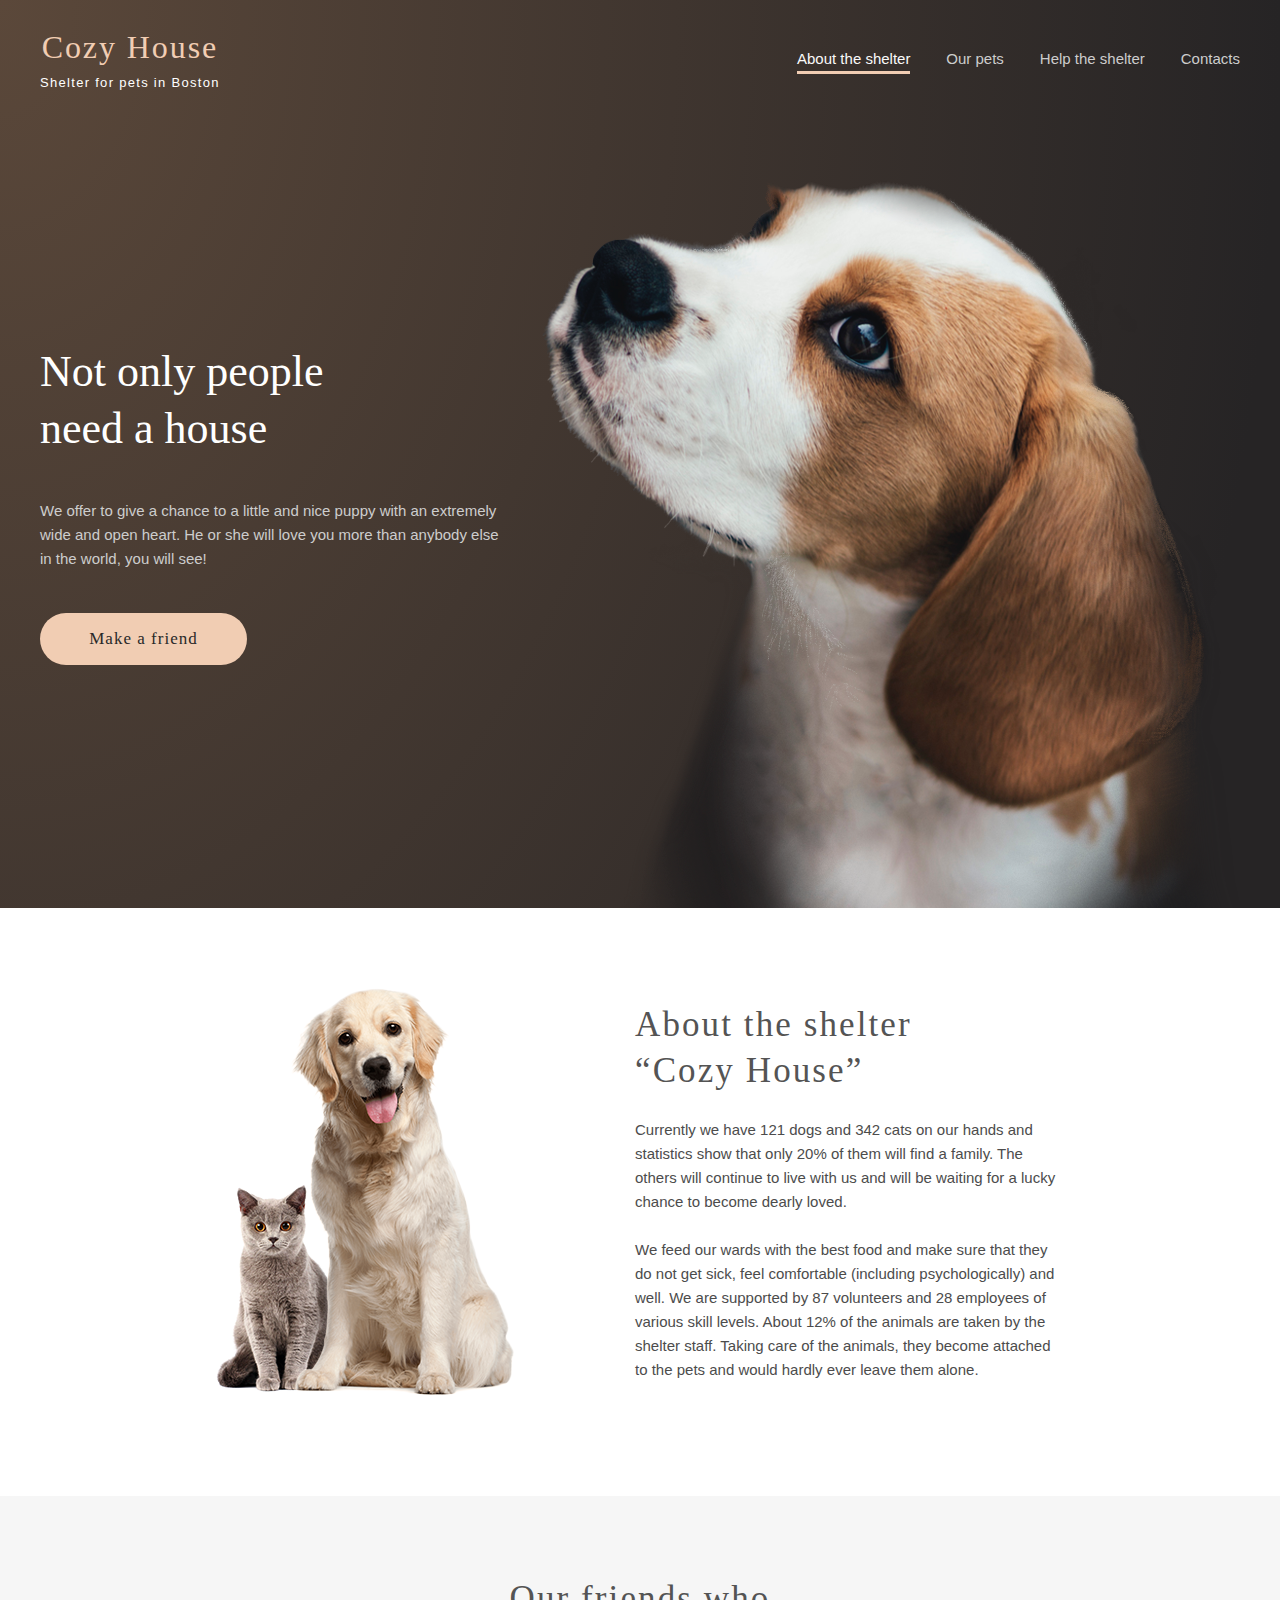
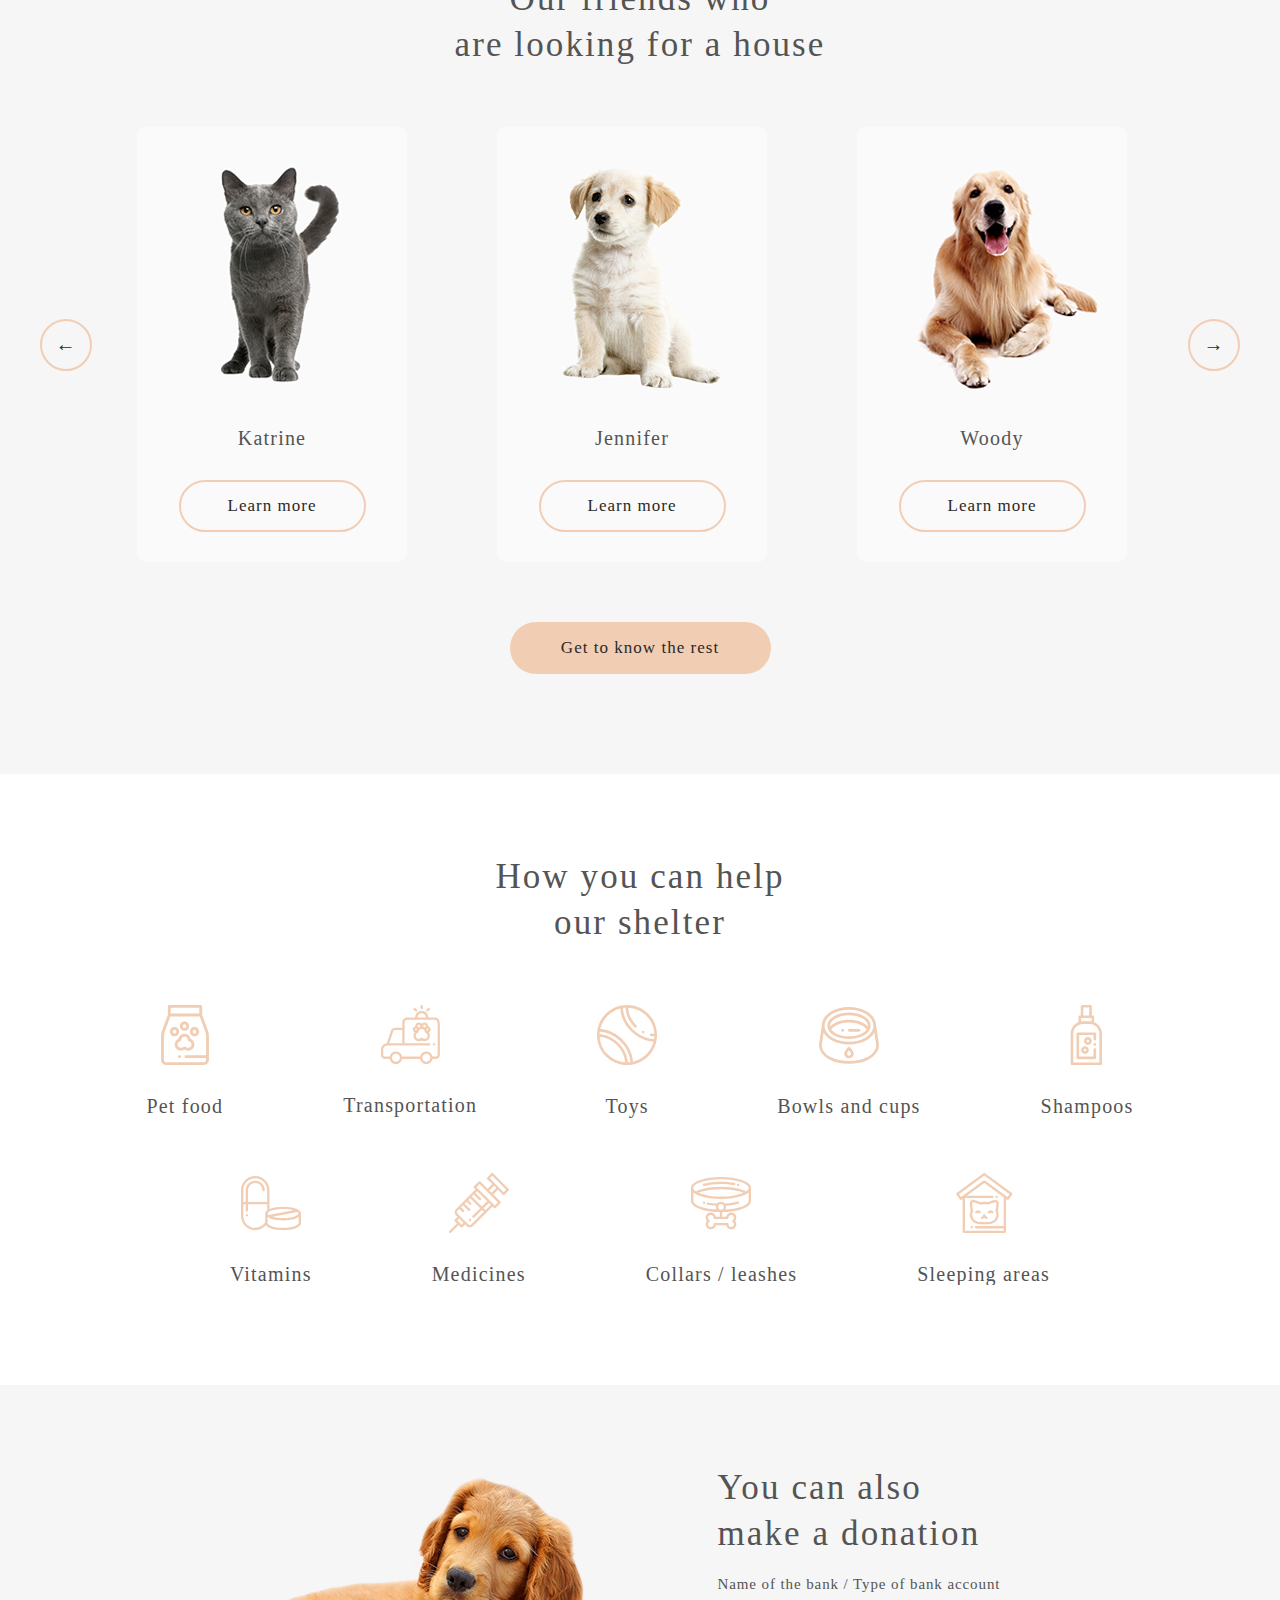
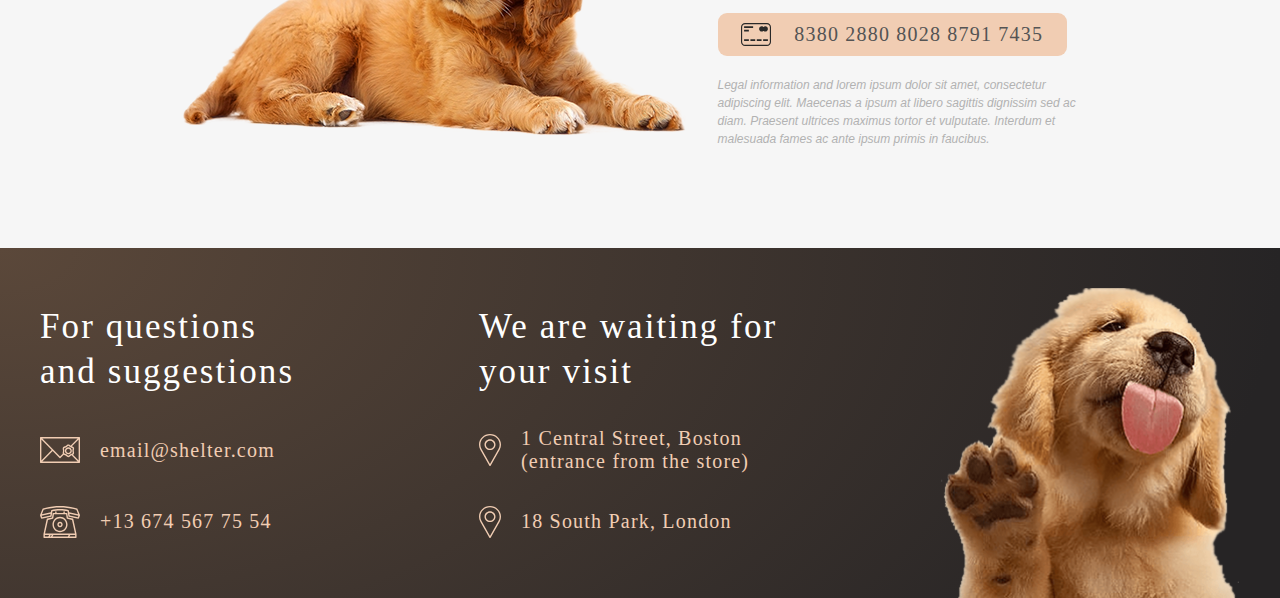
==== commit 00fa1cea: "feat: add carousel to homepage" ====
--- a/shelter/index.html
+++ b/shelter/index.html
@@ -63,28 +63,30 @@
     <section id="pets" class="pets">
         <div class="pets__wrapper wrapper">
             <h3 class="pets__title">Our friends who<br>are looking for a house</h3>
-            <div class="pets__slider">
-                <button class="button-paginator">←</button>
+            <div id="slider" class="pets__slider">
+                <button id="prev" class="button-paginator">←</button>
 
-                <div class="pets__slider-content">
-                    <div class="pets__slider-item">
-                        <img src="img/pets-katrine.png" alt="" class="pets__slider-image">
-                        <p class="pets__slider-text">Katrine</p>
-                        <button class="pets__slider-button button-secondary">Learn more</button>
-                    </div>
-                    <div class="pets__slider-item">
-                        <img src="img/pets-jennifer.png" alt="" class="pets__slider-image">
-                        <p class="pets__slider-text">Jennifer</p>
-                        <button class="pets__slider-button button-secondary">Learn more</button>
-                    </div>
-                    <div class="pets__slider-item">
-                        <img src="img/pets-woody.png" alt="" class="pets__slider-image">
-                        <p class="pets__slider-text">Woody</p>
-                        <button class="pets__slider-button button-secondary">Learn more</button>
+                <div class="pets__slider-wrapper">
+                    <div id="slides" class="pets__slider-content">
+                        <div class="pets__slider-item">
+                            <img src="img/pets-katrine.png" alt="" class="pets__slider-image">
+                            <p class="pets__slider-text">Katrine</p>
+                            <button class="pets__slider-button button-secondary">Learn more</button>
+                        </div>
+                        <div class="pets__slider-item">
+                            <img src="img/pets-jennifer.png" alt="" class="pets__slider-image">
+                            <p class="pets__slider-text">Jennifer</p>
+                            <button class="pets__slider-button button-secondary">Learn more</button>
+                        </div>
+                        <div class="pets__slider-item">
+                            <img src="img/pets-woody.png" alt="" class="pets__slider-image">
+                            <p class="pets__slider-text">Woody</p>
+                            <button class="pets__slider-button button-secondary">Learn more</button>
+                        </div>
                     </div>
                 </div>
 
-                <button class="button-paginator">→</button>
+                <button id="next" class="button-paginator">→</button>
             </div>
             <a href="pets.html" class="pets__button button-primary">Get to know the rest</a>
         </div>
@@ -190,6 +192,6 @@
         </div>
     </footer>
 
-    <script src="js/index.js"></script>
+    <script src="js/carousel.js"></script>
 </body>
 </html>--- a/shelter/css/style.css
+++ b/shelter/css/style.css
@@ -122,6 +122,9 @@
 
 .button-primary,
 .button-secondary {
+  font-family: "Georgia";
+  font-style: normal;
+  font-weight: 400;
   -webkit-transition: background 0.2s ease;
   transition: background 0.2s ease;
 }
@@ -142,7 +145,7 @@
 }
 
 .button-paginator {
-  width: 52px;
+  min-width: 52px;
   height: 52px;
   font-size: 20px;
   line-height: 115%;
@@ -216,7 +219,7 @@
 .header_lite {
   position: static;
   height: 120px;
-  padding: 30px 40px;
+  padding: 30px 0;
   background: #ffffff;
   -webkit-transform: translateX(0);
           transform: translateX(0);
@@ -228,11 +231,6 @@
   color: #292929;
 }
 
-@media (max-width: 768px) {
-  .header_lite {
-    padding: 30px 0;
-  }
-}
 @media (max-width: 320px) {
   .header__wrapper {
     padding: 0 20px;
@@ -551,18 +549,26 @@
           align-items: center;
   margin: 60px 0;
 }
+.pets__slider-wrapper {
+  position: relative;
+  overflow: hidden;
+}
 .pets__slider-content {
-  width: calc(100% - 105px);
-  display: grid;
-  grid-template-columns: repeat(auto-fit, minmax(270px, 1fr));
-  grid-template-rows: 1fr;
-  grid-auto-rows: 0;
-  justify-items: center;
-  overflow: hidden;
+  width: 10000px;
+  display: -webkit-box;
+  display: -ms-flexbox;
+  display: flex;
+  position: relative;
+  top: 0;
+}
+.pets__slider-content.shifting {
+  -webkit-transition: left 0.2s ease-out;
+  transition: left 0.2s ease-out;
 }
 .pets__slider-item {
   width: 270px;
   height: 435px;
+  margin: 0 45px;
   border-radius: 9px;
   background: #FAFAFA;
   cursor: pointer;
@@ -577,6 +583,7 @@
 }
 .pets__slider-text {
   margin: 30px 0;
+  font-family: "Georgia";
   font-size: 20px;
   line-height: 23px;
   letter-spacing: 0.06em;
@@ -610,7 +617,7 @@
     width: 100%;
     margin-bottom: 20px;
   }
-  .button-paginator {
+  .pets .button-paginator {
     -webkit-box-ordinal-group: 3;
         -ms-flex-order: 2;
             order: 2;
@@ -1013,13 +1020,17 @@
   color: #545454;
 }
 .friends__slider {
+  width: 100%;
   display: grid;
-  grid-template-columns: repeat(4, 1fr);
+  grid-template-columns: repeat(auto-fit, 270px);
+  -webkit-box-pack: center;
+      -ms-flex-pack: center;
+          justify-content: center;
   -webkit-column-gap: 40px;
      -moz-column-gap: 40px;
           column-gap: 40px;
-  margin: 45px 0;
-  padding: 15px 0;
+  margin: 45px 0 30px;
+  padding: 15px 0 0;
 }
 .friends__card {
   height: 435px;
@@ -1038,6 +1049,7 @@
 }
 .friends__text {
   margin: 30px 0;
+  font-family: "Georgia";
   font-size: 20px;
   line-height: 23px;
   letter-spacing: 0.06em;
@@ -1057,15 +1069,18 @@
   height: 52px;
 }
 
+@media (max-width: 970px) {
+  .friends__slider {
+    grid-template-rows: repeat(3, 1fr);
+    grid-auto-rows: 0;
+    overflow: hidden;
+  }
+}
 @media (max-width: 768px) {
   .friends {
     padding: 80px 0 75px;
   }
   .friends__slider {
-    grid-template-columns: repeat(2, 1fr);
-    grid-template-rows: repeat(3, 1fr);
-    grid-auto-rows: 0;
-    overflow: hidden;
     margin: 30px 64px 10px;
     padding: 0;
   }
@@ -1078,9 +1093,6 @@
     font-size: 25px;
   }
   .friends__slider {
-    grid-template-columns: 1fr;
-    grid-template-rows: repeat(3, 1fr);
-    overflow: hidden;
     margin: 42px 15px 10px;
   }
   .friends__button-group {
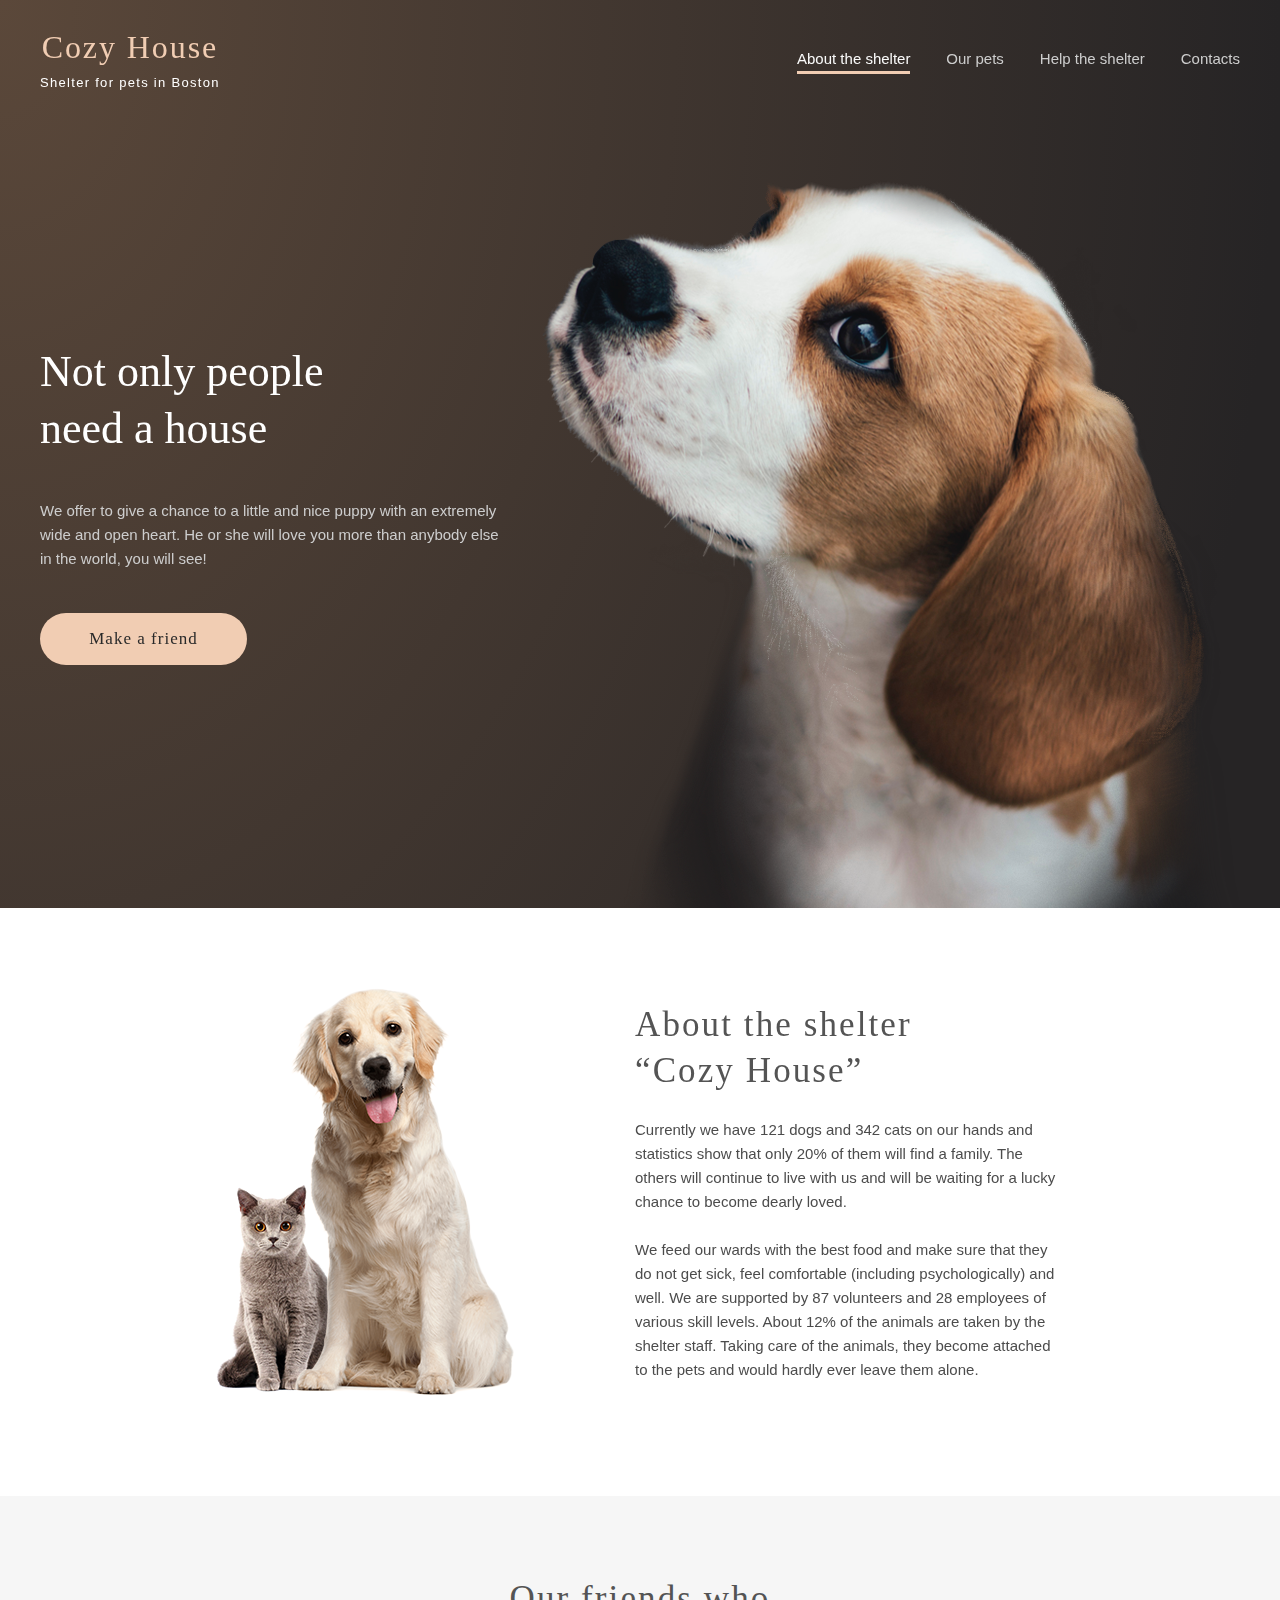
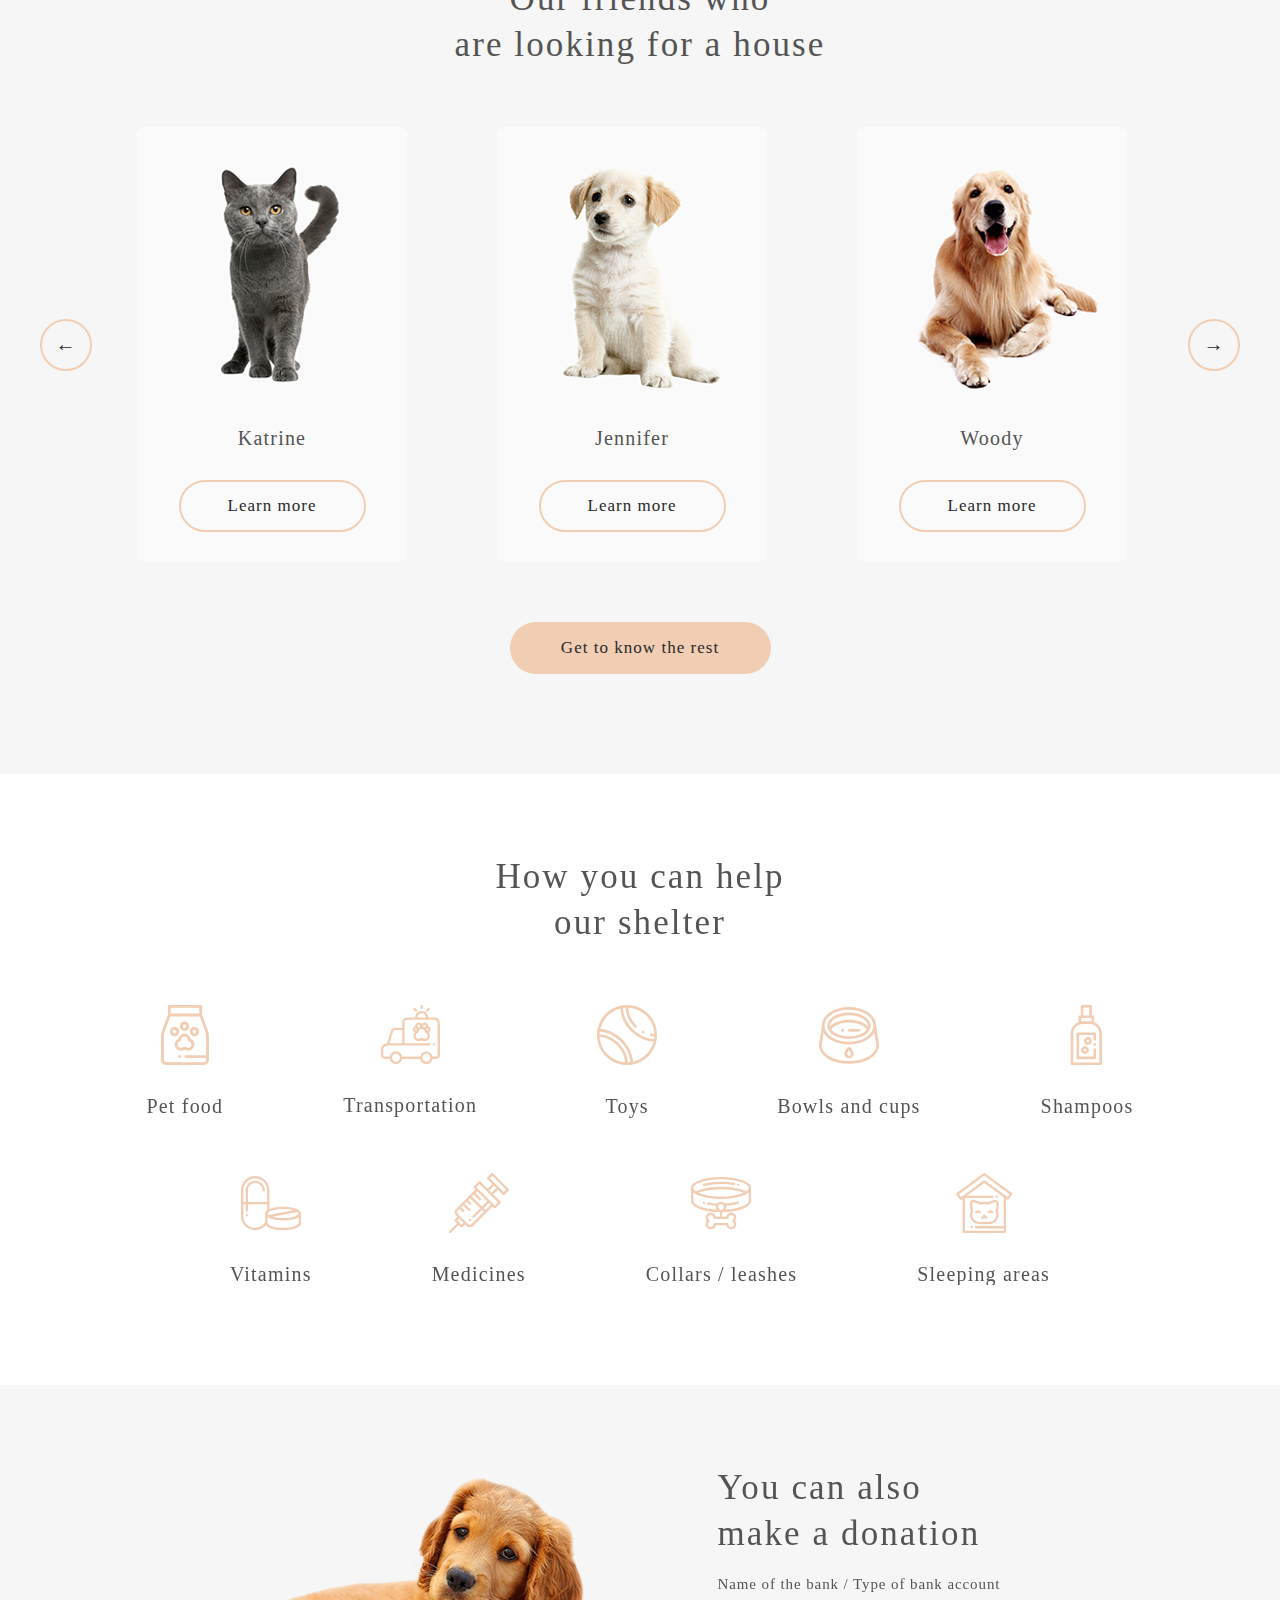
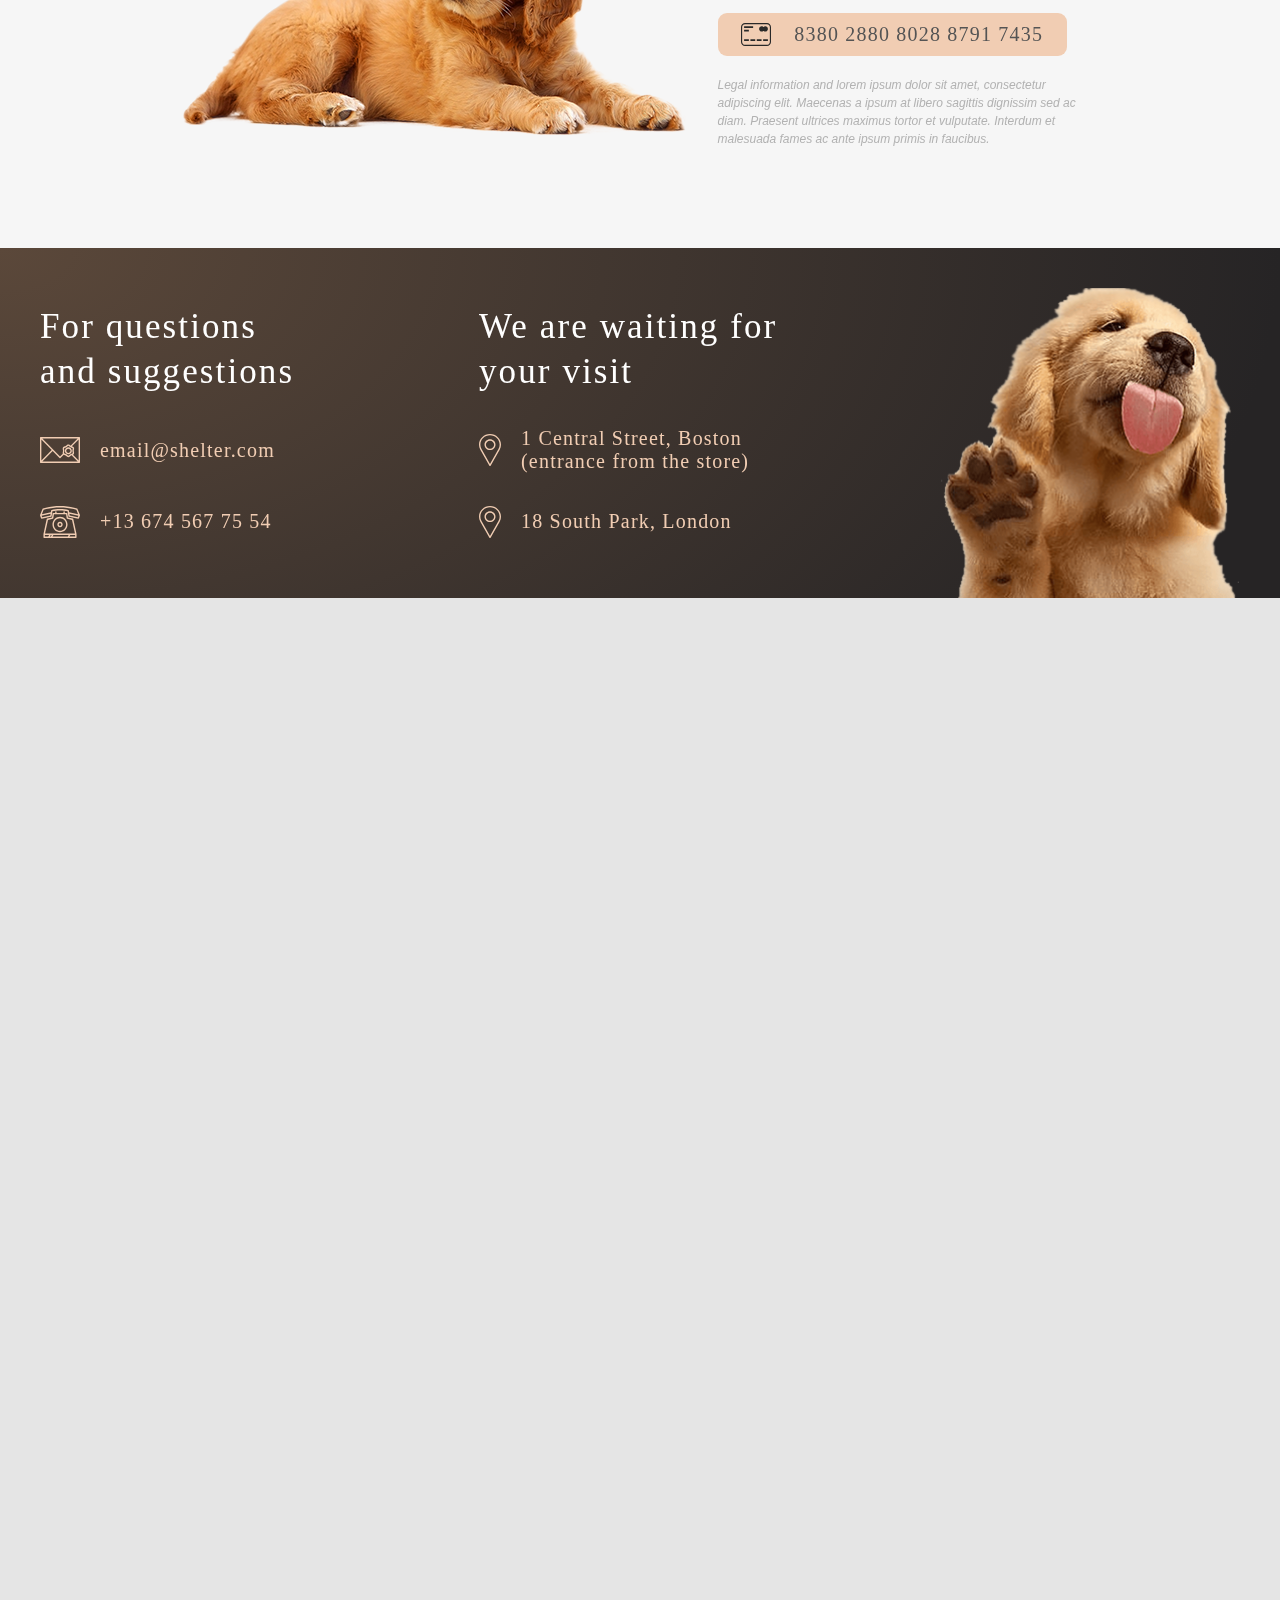
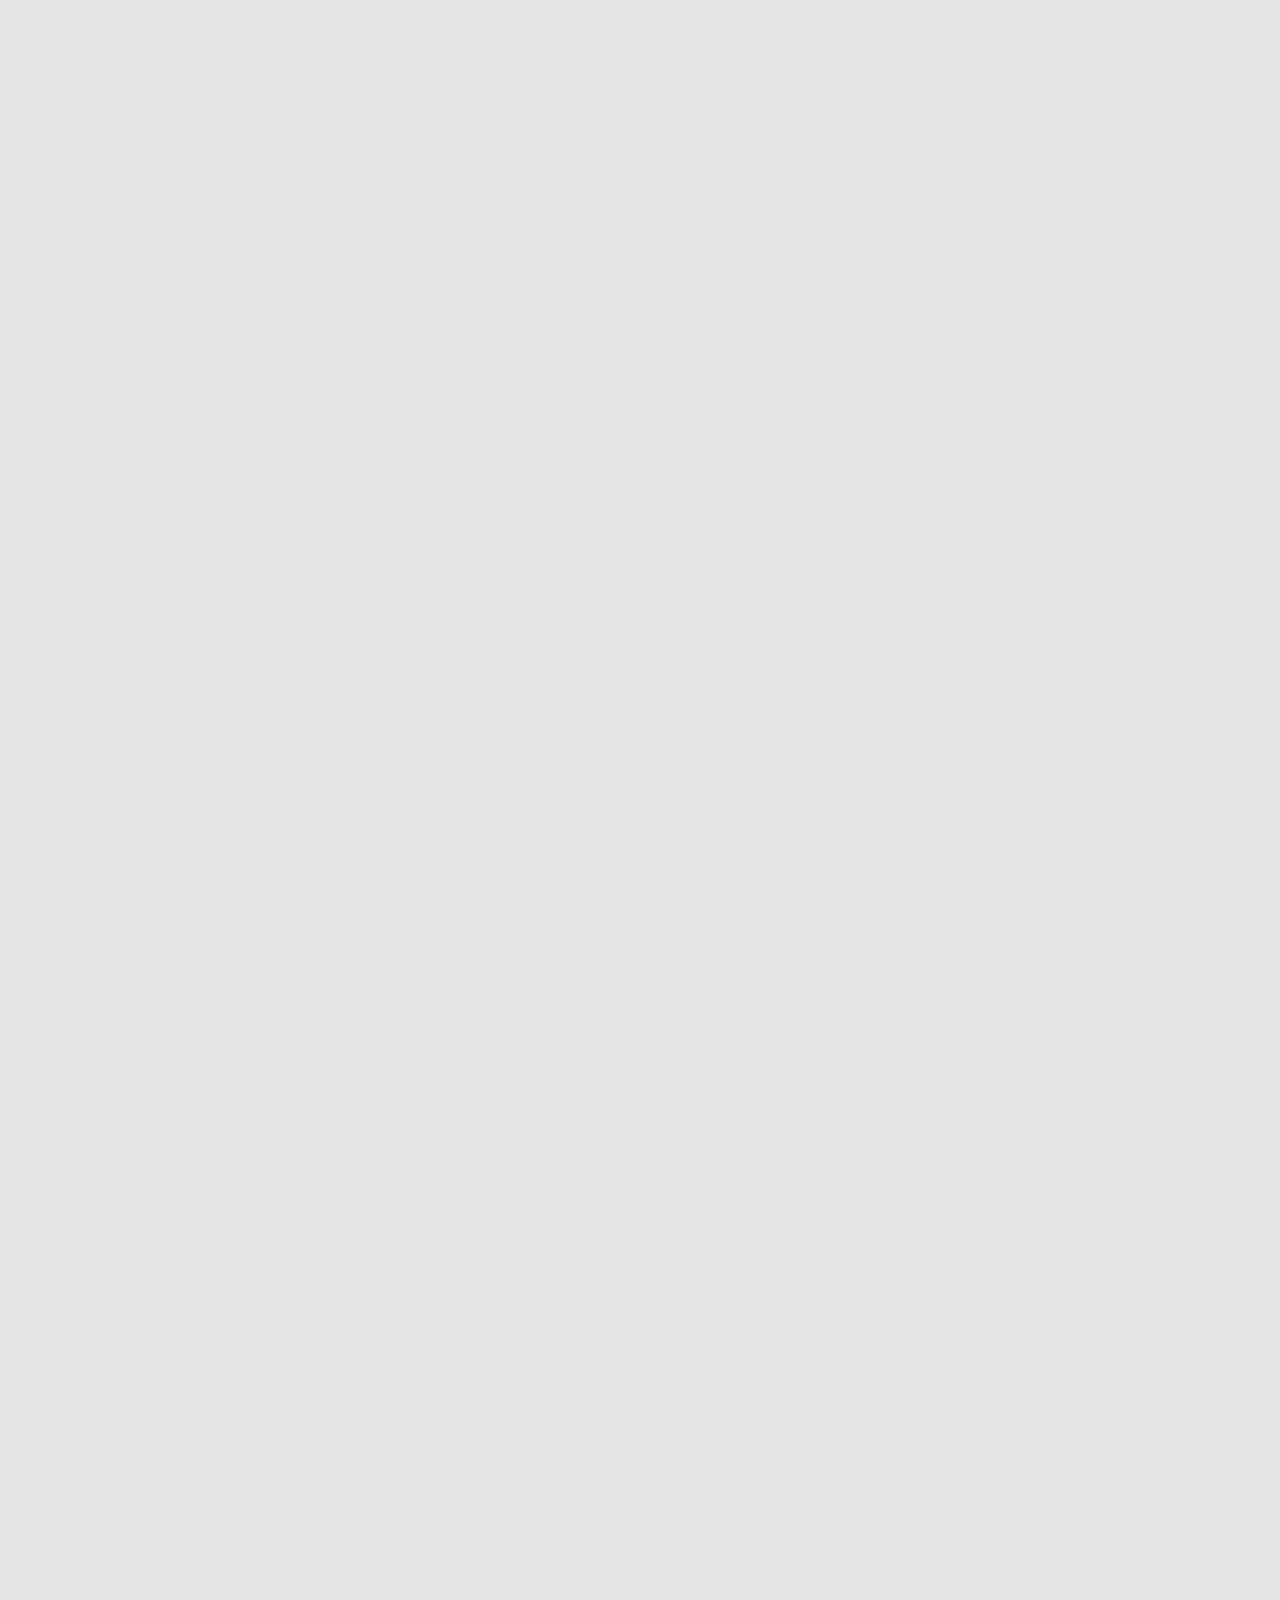
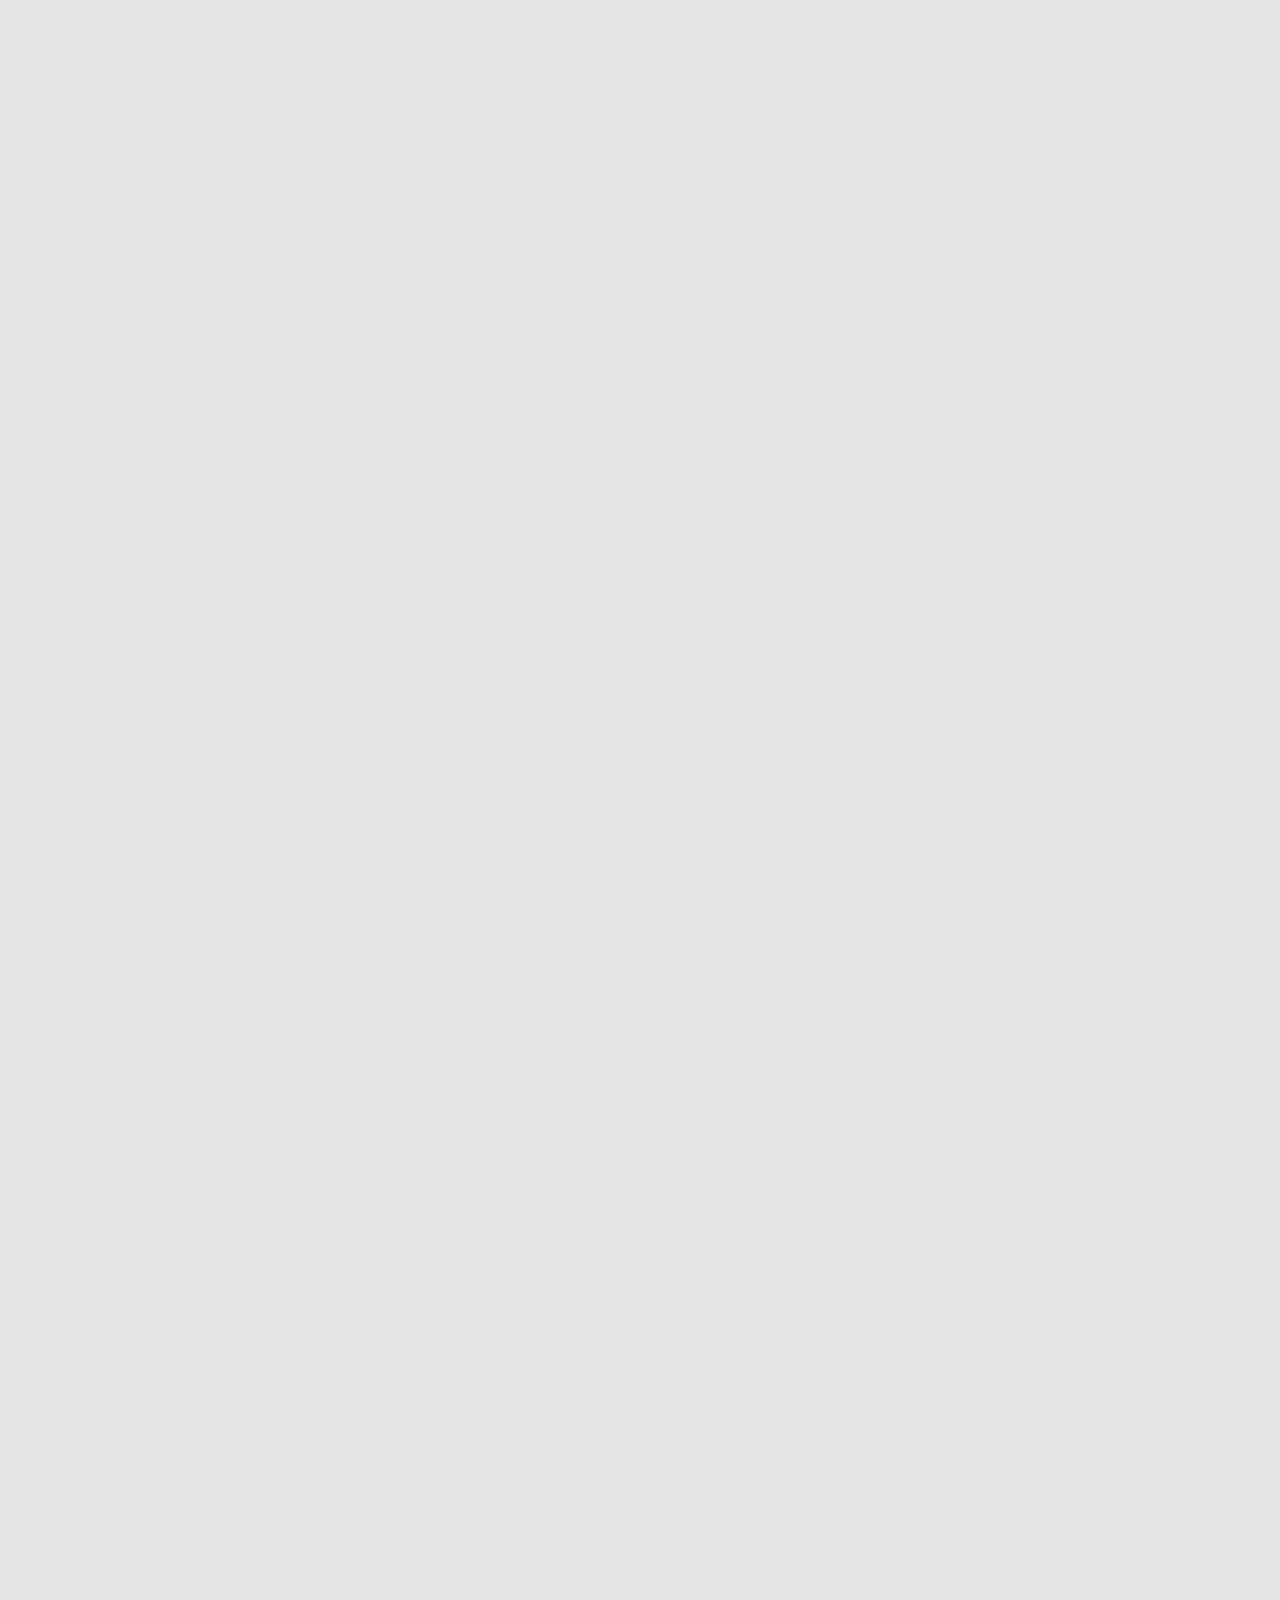
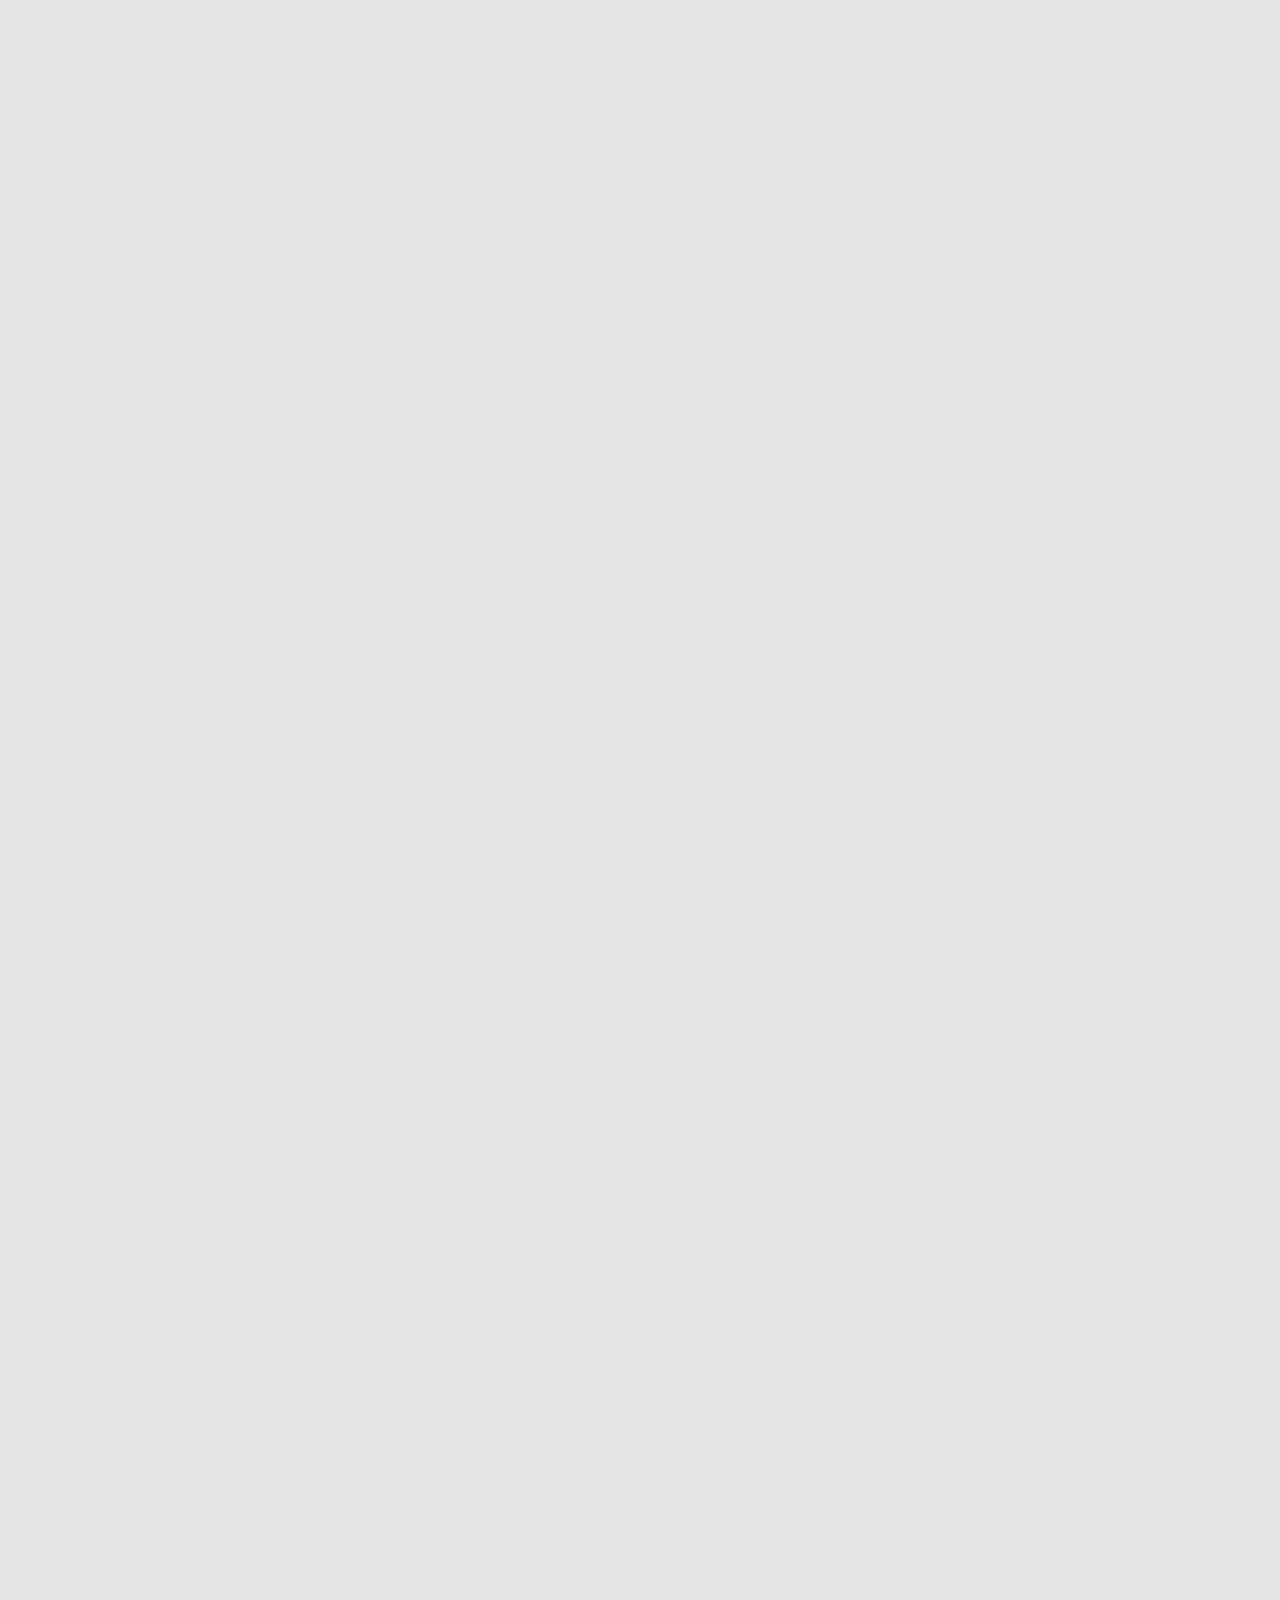
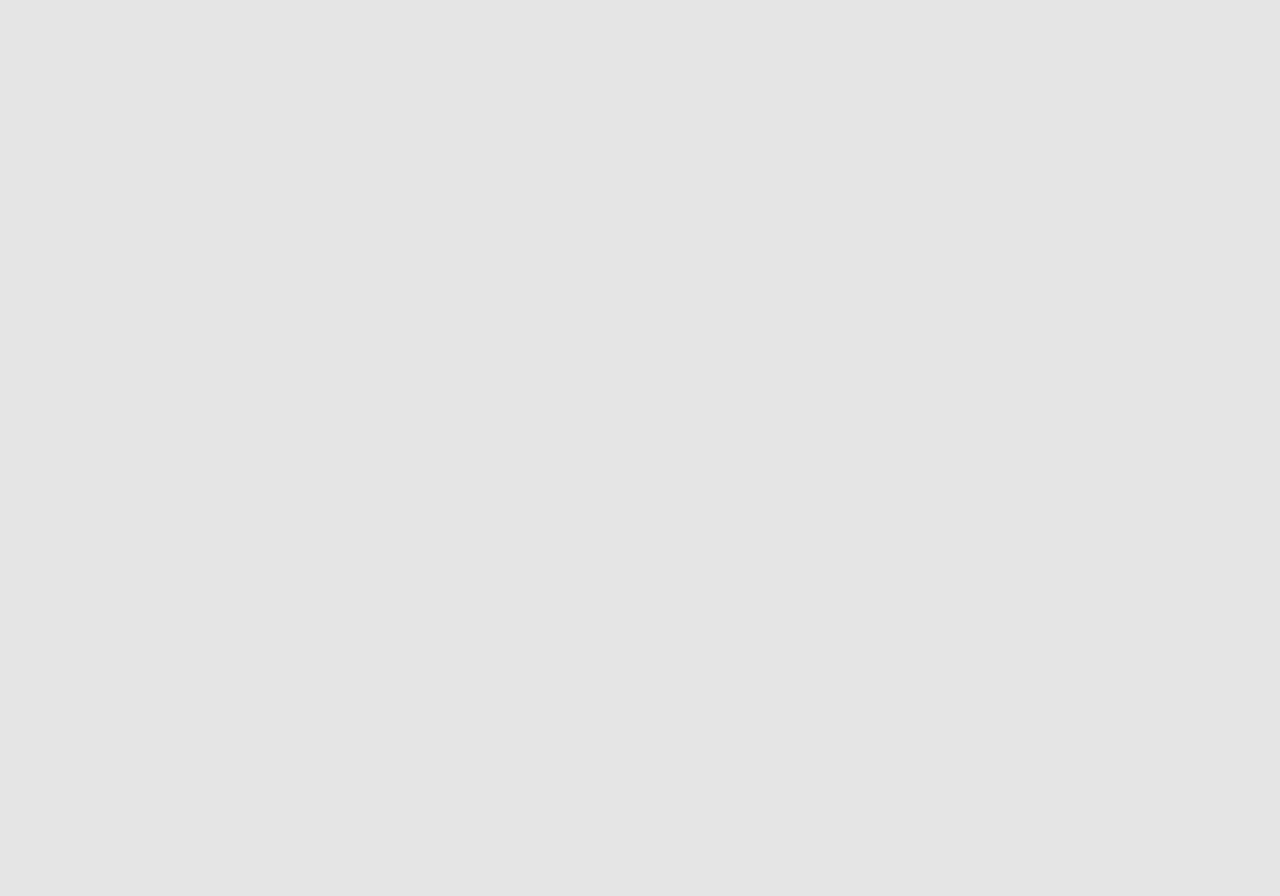
==== commit 007dbb18: "feat: add popups" ====
--- a/shelter/index.html
+++ b/shelter/index.html
@@ -9,10 +9,10 @@
     <link rel="stylesheet" href="css/style.css">
 </head>
 <body>
-
     <!-- header -->
     <header class="header">
         <div class="header__wrapper wrapper">
+
             <a href="#" class="header__logo">
                 <h1 class="header__title">Cozy House</h1>
                 <p class="header__subtitle">Shelter for pets in Boston</p>
@@ -25,9 +25,21 @@
                 <a href="#footer" class="menu__link">Contacts</a>
             </nav>
 
-            <button class="burger" type="button">
-                <span class="burger__item">menu</span>
-            </button>
+            <div id="burger" class="burger">
+                <button id="burger__button" class="burger__button" type="button">
+                    <span class="burger__item">menu</span>
+                </button>
+
+                <div id="burger__wrapper" class="burger__wrapper">
+                    <div id="burger__menu" class="burger__menu">
+                        <a href="#" class="menu__link link-active_lite">About the shelter</a>
+                        <a href="pets.html" class="menu__link">Our pets</a>
+                        <a href="#help" class="menu__link">Help the shelter</a>
+                        <a href="#footer" class="menu__link">Contacts</a>
+                    </div>
+                </div>
+            </div>
+
         </div>
     </header>
 
@@ -62,6 +74,7 @@
     <!-- pets -->
     <section id="pets" class="pets">
         <div class="pets__wrapper wrapper">
+
             <h3 class="pets__title">Our friends who<br>are looking for a house</h3>
             <div id="slider" class="pets__slider">
                 <button id="prev" class="button-paginator">←</button>
@@ -83,6 +96,25 @@
                             <p class="pets__slider-text">Woody</p>
                             <button class="pets__slider-button button-secondary">Learn more</button>
                         </div>
+                    </div>
+                </div>
+
+                <!-- popup -->
+                <div id="popup" class="popup">
+                    <div class="popup__wrapper">
+                        <div class="popup__image"><img src="img/pets-jennifer.png" alt=""></div>
+                        <div class="popup__info">
+                            <h2 class="popup__title"></h2>
+                            <h3 class="popup__subtitle"></h3>
+                            <p class="popup__text">Jennifer is a sweet 2 months old Labrador that is patiently waiting to find a new forever home. This girl really enjoys being able to go outside to run and play, but won't hesitate to play up a storm in the house if she has all of her favorite toys.</p>
+                            <ul class="popup__list">
+                                <li class="popup__age">Age: <span>2 months</span></li>
+                                <li class="popup__inoculations">Inoculations: <span>none</span></li>
+                                <li class="popup__diseases">Diseases: <span>none</span></li>
+                                <li class="popup__parasites">Parasites: <span>none</span></li>
+                            </ul>
+                        </div>
+                        <button id="popup__close" class="popup__close">&times;</button>
                     </div>
                 </div>
 
@@ -191,7 +223,9 @@
             </div>
         </div>
     </footer>
-
+    <script src="js/pets.js"></script>
     <script src="js/carousel.js"></script>
+    <script src="js/popup.js"></script>
+    <script src="js/index.js"></script>
 </body>
 </html>--- a/shelter/css/style.css
+++ b/shelter/css/style.css
@@ -77,7 +77,7 @@
 }
 
 body {
-  background-color: #E5E5E5;
+  background-color: #e5e5e5;
 }
 
 h1, h2, h3, h4 {
@@ -230,6 +230,9 @@
 .header_lite .header__subtitle {
   color: #292929;
 }
+.header_lite .burger__wrapper {
+  top: 0;
+}
 
 @media (max-width: 320px) {
   .header__wrapper {
@@ -247,6 +250,9 @@
 }
 .menu__link {
   padding: 5px 0;
+  width: -webkit-fit-content;
+  width: -moz-fit-content;
+  width: fit-content;
   font-size: 15px;
   color: #CDCDCD;
   -webkit-transition: color 0.2s ease;
@@ -274,6 +280,108 @@
 .burger {
   display: none;
 }
+.burger__button {
+  z-index: 2;
+  position: relative;
+  display: none;
+  width: 30px;
+  height: 22px;
+  z-index: 1;
+  -webkit-transition: -webkit-transform 0.5s ease;
+  transition: -webkit-transform 0.5s ease;
+  transition: transform 0.5s ease;
+  transition: transform 0.5s ease, -webkit-transform 0.5s ease;
+}
+.burger__button._open {
+  -webkit-transform: rotate(-90deg);
+          transform: rotate(-90deg);
+}
+.burger__button._lite .burger__item,
+.burger__button._lite .burger__item::before,
+.burger__button._lite .burger__item::after {
+  background-color: #000000;
+}
+.burger_lite .burger__menu {
+  top: 0;
+}
+.burger__item {
+  position: relative;
+  display: block;
+  width: 30px;
+  height: 2px;
+  color: transparent;
+  font-size: 0;
+  background-color: #F1CDB3;
+}
+.burger__item::before, .burger__item::after {
+  position: absolute;
+  display: block;
+  content: "";
+  width: 100%;
+  height: 100%;
+  background-color: #F1CDB3;
+}
+.burger__item::before {
+  top: -10px;
+}
+.burger__item::after {
+  bottom: -10px;
+}
+.burger__wrapper {
+  position: absolute;
+  top: -30px;
+  right: 0;
+  bottom: 0;
+  left: 0;
+  height: 1000vh;
+  overflow: hidden;
+  display: block;
+  background-color: rgba(0, 0, 0, 0.6);
+  z-index: -1;
+  opacity: 0;
+  -webkit-transition: opacity 0.5s ease;
+  transition: opacity 0.5s ease;
+}
+.burger__wrapper._visible {
+  z-index: 0;
+  opacity: 1;
+}
+.burger__menu {
+  position: relative;
+  right: -320px;
+  width: 320px;
+  height: 100vh;
+  margin-left: auto;
+  padding: 0 38px;
+  display: -webkit-box;
+  display: -ms-flexbox;
+  display: flex;
+  -webkit-box-orient: vertical;
+  -webkit-box-direction: normal;
+      -ms-flex-direction: column;
+          flex-direction: column;
+  -webkit-box-pack: center;
+      -ms-flex-pack: center;
+          justify-content: center;
+  -webkit-box-align: center;
+      -ms-flex-align: center;
+          align-items: center;
+  background-color: #292929;
+  opacity: 0;
+  -webkit-transition: all 0.5s ease;
+  transition: all 0.5s ease;
+}
+.burger__menu .menu__link {
+  margin-bottom: 40px;
+}
+.burger__menu._show {
+  right: 0;
+  opacity: 1;
+}
+.burger .link-active_lite {
+  color: #FAFAFA;
+  border-bottom: #F1CDB3 3px solid;
+}
 
 @media (max-width: 767px) {
   .menu {
@@ -281,36 +389,9 @@
   }
   .burger {
     display: block;
-    width: 30px;
-    height: 22px;
-  }
-  .burger__lite .burger__item,
-  .burger__lite .burger__item::before,
-  .burger__lite .burger__item::after {
-    background-color: #000000;
-  }
-  .burger__item {
-    position: relative;
+  }
+  .burger__button {
     display: block;
-    width: 30px;
-    height: 2px;
-    color: transparent;
-    font-size: 0;
-    background-color: #F1CDB3;
-  }
-  .burger__item::before, .burger__item::after {
-    position: absolute;
-    display: block;
-    content: "";
-    width: 100%;
-    height: 100%;
-    background-color: #F1CDB3;
-  }
-  .burger__item::before {
-    top: -10px;
-  }
-  .burger__item::after {
-    bottom: -10px;
   }
 }
 .intro {
@@ -507,6 +588,7 @@
   }
 }
 .pets {
+  position: relative;
   padding: 80px 0 100px;
   display: -webkit-box;
   display: -ms-flexbox;
@@ -604,6 +686,122 @@
   color: #292929;
 }
 
+.popup {
+  position: absolute;
+  top: 0;
+  right: 0;
+  bottom: 0;
+  left: 0;
+  height: 1000vh;
+  overflow: hidden;
+  display: block;
+  background-color: rgba(0, 0, 0, 0.6);
+  z-index: -1;
+  opacity: 0;
+  font-family: "Georgia";
+  font-style: normal;
+  font-weight: 400;
+  color: #000000;
+  -webkit-transition: opacity 0.5s ease;
+  transition: opacity 0.5s ease;
+}
+.popup._visible {
+  opacity: 1;
+}
+.popup__wrapper {
+  position: fixed;
+  width: 900px;
+  height: 500px;
+  top: 50%;
+  left: 50%;
+  -webkit-transform: translate(-50%, -50%);
+          transform: translate(-50%, -50%);
+  background: #fafafa;
+  border-radius: 9px;
+  display: -webkit-box;
+  display: -ms-flexbox;
+  display: flex;
+}
+.popup__image {
+  width: 500px;
+  height: 100%;
+  display: -webkit-box;
+  display: -ms-flexbox;
+  display: flex;
+  -webkit-box-align: center;
+      -ms-flex-align: center;
+          align-items: center;
+  border-radius: 9px;
+  overflow: hidden;
+}
+.popup__image img {
+  width: 100%;
+  height: auto;
+}
+.popup__info {
+  max-width: 350px;
+  padding: 50px 20px 88px 30px;
+  text-align: start;
+}
+.popup__title {
+  margin-bottom: 10px;
+  font-size: 35px;
+  line-height: 130%;
+  letter-spacing: 0.06em;
+}
+.popup__subtitle {
+  font-size: 20px;
+  line-height: 115%;
+  letter-spacing: 0.06em;
+}
+.popup__text {
+  margin: 40px 0;
+  font-family: "Georgia";
+  font-style: normal;
+  font-weight: 400;
+  font-size: 15px;
+  line-height: 110%;
+  letter-spacing: 0.06em;
+}
+.popup__list {
+  font-weight: 700;
+  font-size: 15px;
+  line-height: 110%;
+  letter-spacing: 0.06em;
+}
+.popup__list li {
+  margin-bottom: 10px;
+}
+.popup__list span {
+  font-weight: 400;
+}
+.popup__close {
+  position: absolute;
+  top: -52px;
+  right: -52px;
+  width: 52px;
+  height: 52px;
+  border: 2px solid #F1CDB3;
+  border-radius: 100px;
+  font-size: 30px;
+}
+
+@media (max-width: 768px) {
+  .popup__wrapper {
+    width: 682px;
+    height: 402px;
+  }
+  .popup__image {
+    width: 350px;
+  }
+  .popup__text {
+    margin: 20px 0;
+    font-size: 13px;
+  }
+  .popup__list li {
+    margin-bottom: 5px;
+  }
+}
 @media (max-width: 500px) {
   .pets__slider {
     -ms-flex-wrap: wrap;
@@ -630,6 +828,20 @@
   }
   .pets__title {
     font-size: 25px;
+  }
+  .popup__wrapper {
+    width: 240px;
+    height: 341px;
+  }
+  .popup__image {
+    display: none;
+  }
+  .popup__info {
+    padding: 10px;
+    text-align: center;
+  }
+  .popup__list {
+    text-align: start;
   }
 }
 .help {
